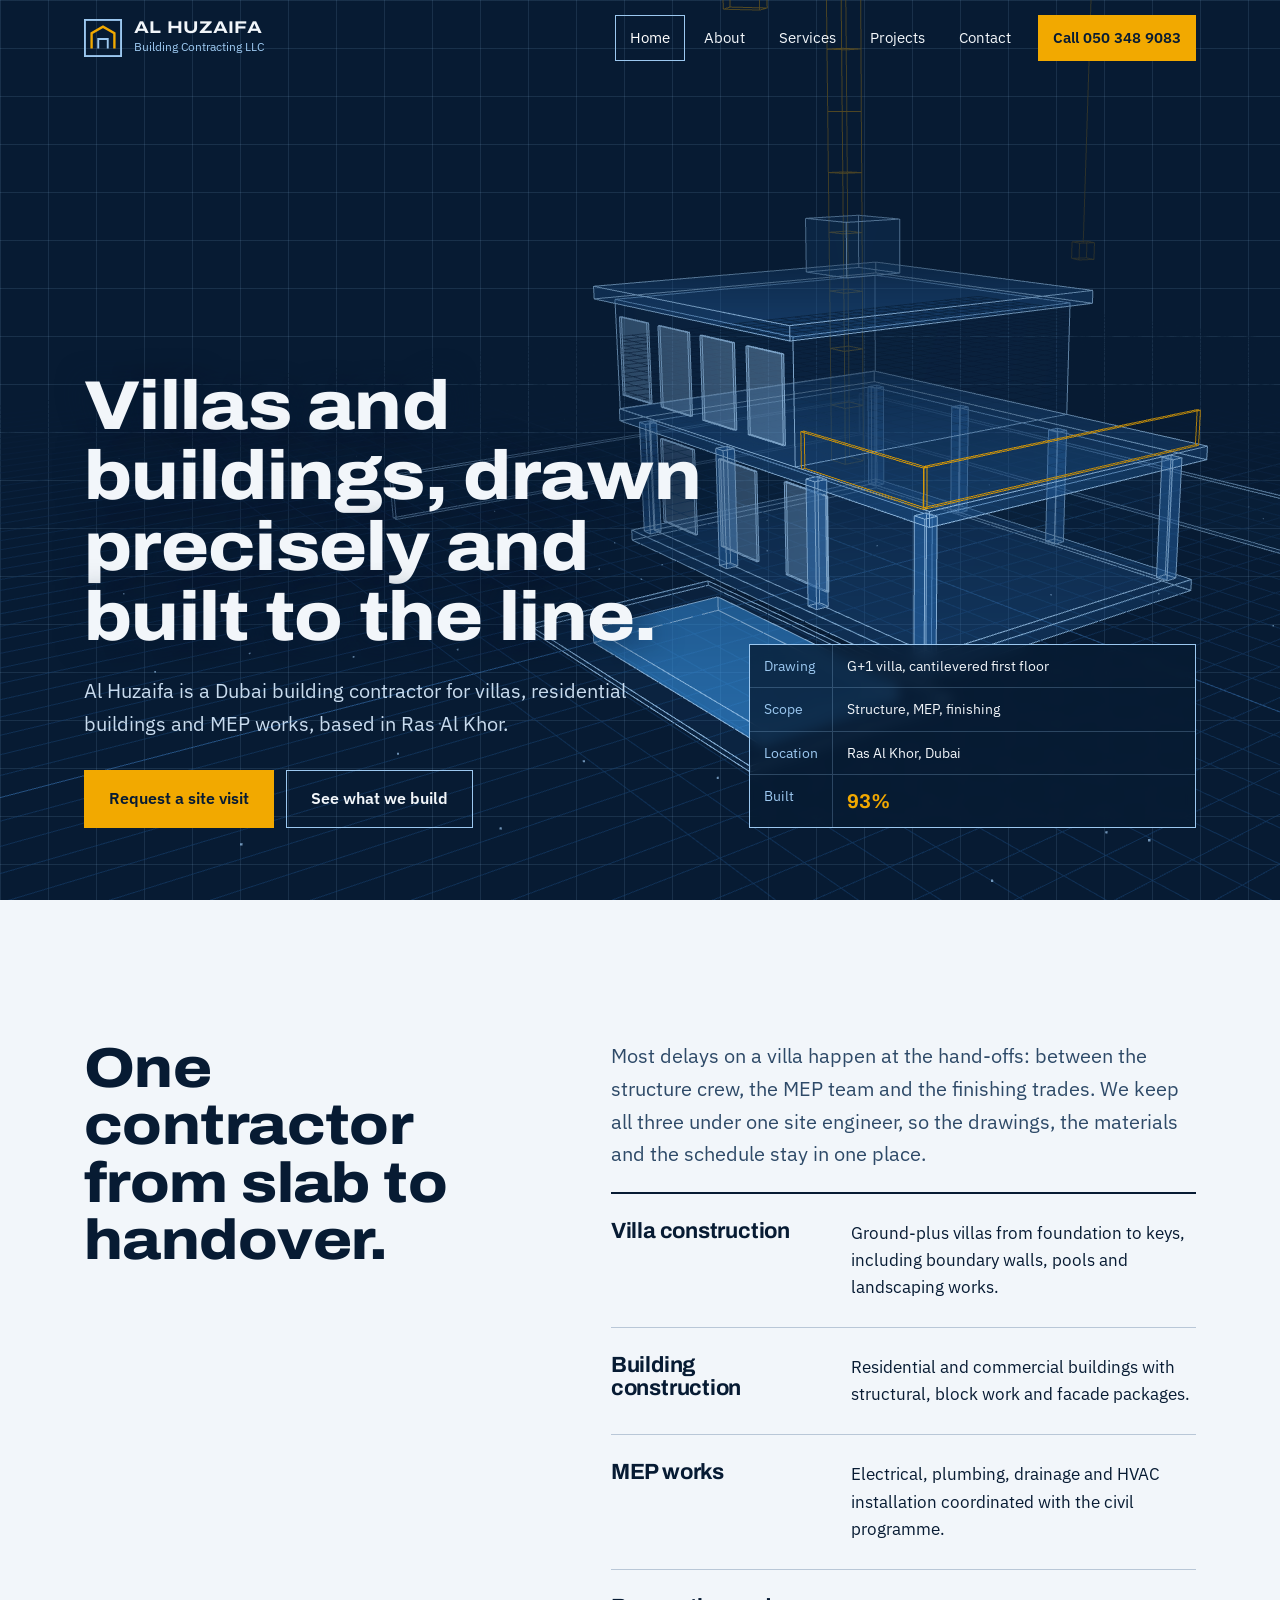
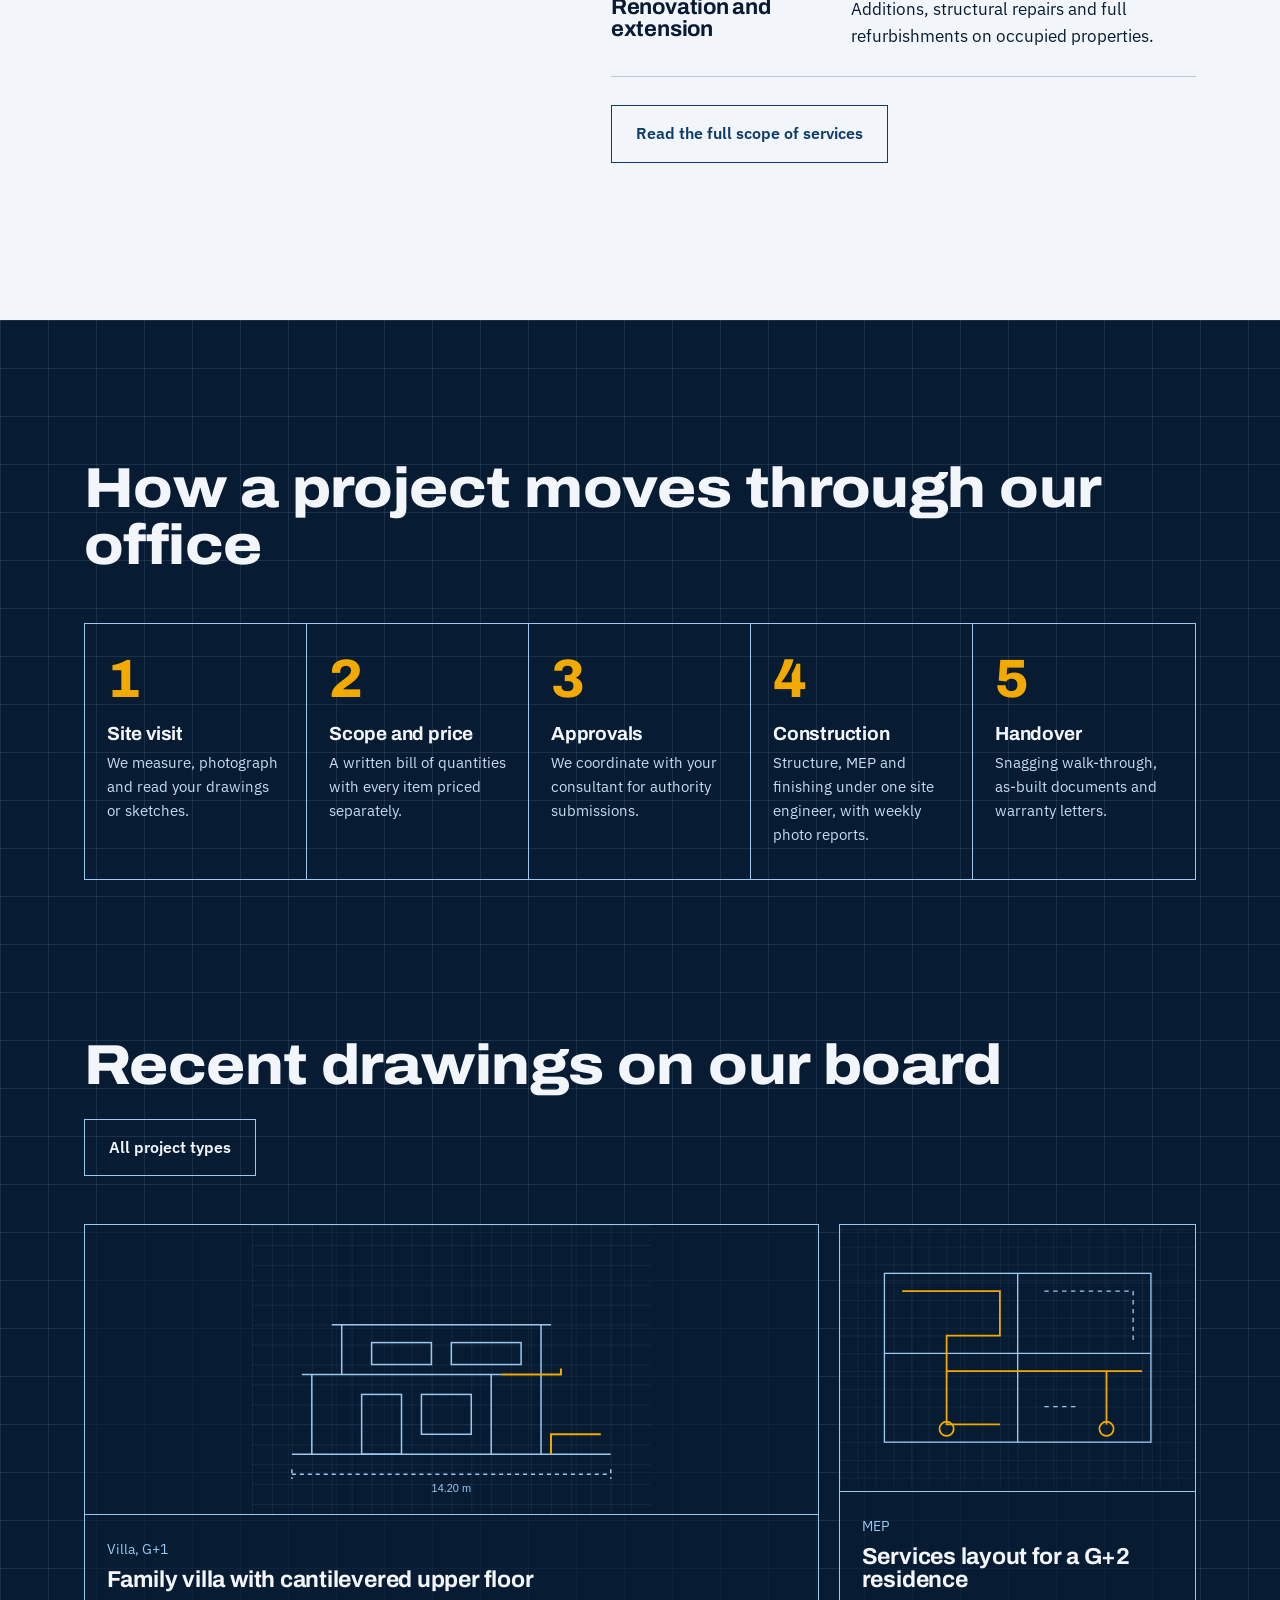
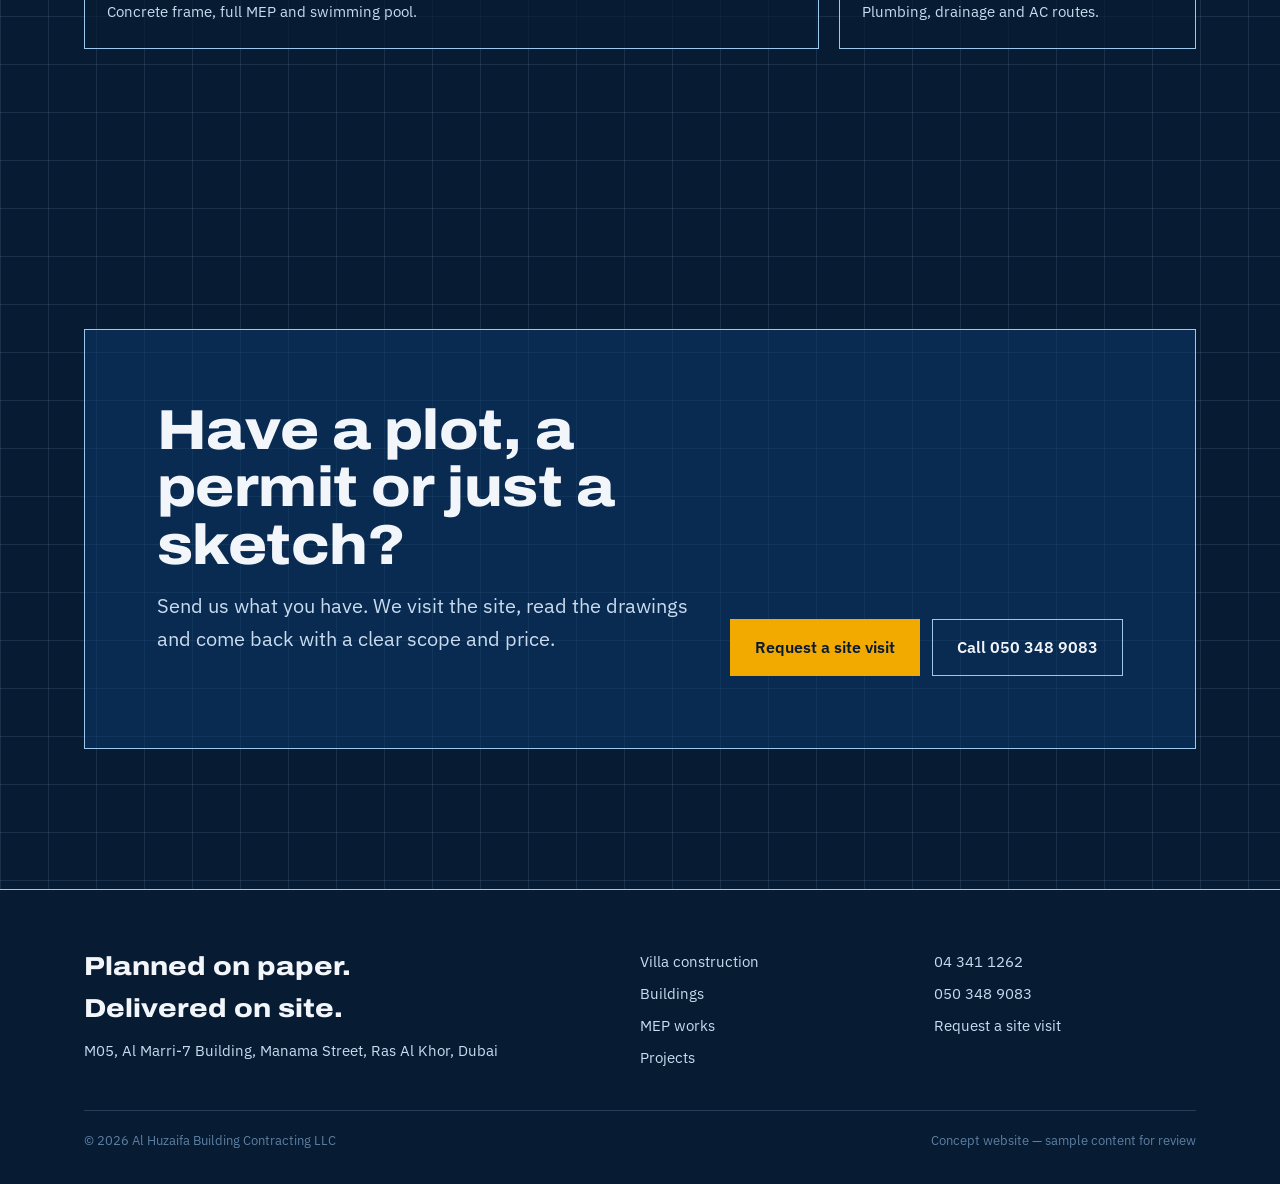
==== index.html @ aa217f8c "Initial commit: add project source, detailed README, and website screenshots" ====
<!doctype html>
<html lang="en">
<head>
<meta charset="utf-8">
<meta name="viewport" content="width=device-width, initial-scale=1, viewport-fit=cover">
<title>Al Huzaifa Building Contracting | Villa and building contractor in Dubai</title>
<meta name="description" content="Dubai building contractor for villas, buildings and MEP works, based in Ras Al Khor.">
<meta name="theme-color" content="#071B33">
<meta property="og:title" content="Al Huzaifa Building Contracting | Villa and building contractor in Dubai">
<meta property="og:description" content="Dubai building contractor for villas, buildings and MEP works, based in Ras Al Khor.">
<link rel="icon" href="favicon.svg" type="image/svg+xml">
<link rel="preconnect" href="https://fonts.googleapis.com">
<link rel="preconnect" href="https://fonts.gstatic.com" crossorigin>
<link href="https://fonts.googleapis.com/css2?family=Archivo:wdth,wght@62..125,400..900&family=IBM+Plex+Sans:wght@400;500;600&display=swap" rel="stylesheet">
<link rel="stylesheet" href="assets/css/style.css">
</head>
<body class="page-index">
<a class="skip" href="#main">Skip to content</a>
<header class="hdr" data-header>
  <div class="wrap">
    <a class="brand" href="index.html" aria-label="Al Huzaifa Building Contracting home">
      <svg viewBox="0 0 40 40" aria-hidden="true"><rect x="1" y="1" width="38" height="38" fill="none" stroke="#9CC8F0" stroke-width="2"/><path d="M8 31V15l12-7 12 7v16" fill="none" stroke="#F2A900" stroke-width="2.5"/><path d="M15 31V21h10v10" fill="none" stroke="#9CC8F0" stroke-width="2"/></svg>
      <span><b>AL HUZAIFA</b><small>Building Contracting LLC</small></span>
    </a>
    <button class="menu-btn" data-menu-toggle aria-expanded="false" aria-controls="site-nav">Menu</button>
    <nav class="nav" id="site-nav" data-menu aria-label="Main"><a href="index.html" aria-current="page">Home</a><a href="about.html">About</a><a href="services.html">Services</a><a href="projects.html">Projects</a><a href="contact.html">Contact</a><a class="call" href="tel:+971503489083">Call 050 348 9083</a></nav>
  </div>
</header>
<main id="main">
<section class="hero">
  <div class="stage"><canvas data-scene="hero" aria-label="A 3D blueprint villa assembling itself next to a tower crane" role="img"></canvas></div>
  <div class="hero-copy"><div class="wrap">
    <div>
      <h1>Villas and buildings, drawn precisely and built to the line.</h1>
      <p class="lede">Al Huzaifa is a Dubai building contractor for villas, residential buildings and MEP works, based in Ras Al Khor.</p>
      <div class="btns"><a class="btn primary" href="contact.html">Request a site visit</a><a class="btn" href="services.html">See what we build</a></div>
    </div>
    <div class="sheet" aria-label="Drawing sheet">
      <dl>
        <dt>Drawing</dt><dd>G+1 villa, cantilevered first floor</dd>
        <dt>Scope</dt><dd>Structure, MEP, finishing</dd>
        <dt>Location</dt><dd>Ras Al Khor, Dubai</dd>
        <div class="row-last" style="display:contents"><dt>Built</dt><dd><b data-build-progress>0%</b></dd></div>
      </dl>
    </div>
  </div></div>
</section>

<section class="sec paper"><div class="wrap split">
  <div><h2>One contractor from slab to handover.</h2></div>
  <div>
    <p class="lede">Most delays on a villa happen at the hand-offs: between the structure crew, the MEP team and the finishing trades. We keep all three under one site engineer, so the drawings, the materials and the schedule stay in one place.</p>
    <ul class="spec">
      <li><h3>Villa construction</h3><p>Ground-plus villas from foundation to keys, including boundary walls, pools and landscaping works.</p></li>
      <li><h3>Building construction</h3><p>Residential and commercial buildings with structural, block work and facade packages.</p></li>
      <li><h3>MEP works</h3><p>Electrical, plumbing, drainage and HVAC installation coordinated with the civil programme.</p></li>
      <li><h3>Renovation and extension</h3><p>Additions, structural repairs and full refurbishments on occupied properties.</p></li>
    </ul>
    <p style="margin-top:28px"><a class="btn" style="border-color:var(--blue);color:var(--blue)" href="services.html">Read the full scope of services</a></p>
  </div>
</div></section>

<section class="sec"><div class="wrap">
  <h2>How a project moves through our office</h2>
  <ol class="steps">
    <li><h3>Site visit</h3><p>We measure, photograph and read your drawings or sketches.</p></li>
    <li><h3>Scope and price</h3><p>A written bill of quantities with every item priced separately.</p></li>
    <li><h3>Approvals</h3><p>We coordinate with your consultant for authority submissions.</p></li>
    <li><h3>Construction</h3><p>Structure, MEP and finishing under one site engineer, with weekly photo reports.</p></li>
    <li><h3>Handover</h3><p>Snagging walk-through, as-built documents and warranty letters.</p></li>
  </ol>
</div></section>

<section class="sec" style="padding-top:0"><div class="wrap">
  <div style="display:flex;justify-content:space-between;align-items:end;gap:24px;flex-wrap:wrap"><h2>Recent drawings on our board</h2><a class="btn" href="projects.html">All project types</a></div>
  <div class="plates">
    <article class="plate wide"><div class="draw"><svg viewBox="0 0 400 290" preserveAspectRatio="xMidYMid meet" aria-hidden="true"><defs><pattern id="gvilla" width="20" height="20" patternUnits="userSpaceOnUse"><path d="M20 0H0V20" fill="none" stroke="rgba(156,200,240,.15)"/></pattern></defs><rect width="400" height="290" fill="url(#gvilla)"/><path stroke="#9CC8F0" fill="none" stroke-width="1.5" d="M40 230h320M60 230V150h180v80M60 150l-10 0h200M90 150V100h200v130M80 100h220"/><rect stroke="#9CC8F0" fill="none" stroke-width="1.5" x="110" y="170" width="40" height="60"/><rect stroke="#9CC8F0" fill="none" stroke-width="1.5" x="170" y="170" width="50" height="40"/><rect stroke="#9CC8F0" fill="none" stroke-width="1.5" x="120" y="118" width="60" height="22"/><rect stroke="#9CC8F0" fill="none" stroke-width="1.5" x="200" y="118" width="70" height="22"/><path stroke="#F2A900" fill="none" stroke-width="2" d="M250 150h60v-6M300 230v-20h50"/><path stroke="#9CC8F0" fill="none" stroke-width="1.5" stroke-dasharray="4 4" d="M40 250h320M40 245v10M360 245v10"/><text x="200" y="268" fill="#9CC8F0" font-size="11" text-anchor="middle" font-family="Arial">14.20 m</text></svg></div><div class="meta"><span>Villa, G+1</span><h3>Family villa with cantilevered upper floor</h3><p>Concrete frame, full MEP and swimming pool.</p></div></article>
    <article class="plate"><div class="draw"><svg viewBox="0 0 400 290" preserveAspectRatio="xMidYMid meet" aria-hidden="true"><defs><pattern id="gmep" width="20" height="20" patternUnits="userSpaceOnUse"><path d="M20 0H0V20" fill="none" stroke="rgba(156,200,240,.15)"/></pattern></defs><rect width="400" height="290" fill="url(#gmep)"/><rect stroke="#9CC8F0" fill="none" stroke-width="1.5" x="50" y="50" width="300" height="190"/><path stroke="#9CC8F0" fill="none" stroke-width="1.5" d="M50 140h300M200 50v190"/><path stroke="#F2A900" fill="none" stroke-width="2" d="M70 70h110v50h-60v40h220M300 160v60M120 120v100h60"/><circle stroke="#F2A900" fill="none" stroke-width="2" cx="300" cy="225" r="8"/><circle stroke="#F2A900" fill="none" stroke-width="2" cx="120" cy="225" r="8"/><path stroke="#9CC8F0" fill="none" stroke-width="1.5" stroke-dasharray="5 5" d="M230 70h100v60M230 200h40"/></svg></div><div class="meta"><span>MEP</span><h3>Services layout for a G+2 residence</h3><p>Plumbing, drainage and AC routes.</p></div></article>
  </div>
</div></section>
<section class="sec"><div class="wrap"><div class="cta">
  <div><h2>Have a plot, a permit or just a sketch?</h2><p class="lede" style="margin-top:16px">Send us what you have. We visit the site, read the drawings and come back with a clear scope and price.</p></div>
  <div class="btns" style="margin:0"><a class="btn primary" href="contact.html">Request a site visit</a><a class="btn" href="tel:+971503489083">Call 050 348 9083</a></div>
</div></div></section>
</main>
<footer class="ftr">
  <div class="wrap">
    <div>
      <p style="font-family:var(--display);font-size:26px;font-weight:800;font-stretch:115%;margin-bottom:10px">Planned on paper.<br>Delivered on site.</p>
      <p style="color:#C9DCEF">M05, Al Marri-7 Building, Manama Street, Ras Al Khor, Dubai</p>
    </div>
    <nav aria-label="Footer"><a href="services.html">Villa construction</a><a href="services.html#buildings">Buildings</a><a href="services.html#mep">MEP works</a><a href="projects.html">Projects</a></nav>
    <nav aria-label="Contact"><a href="tel:+97143411262">04 341 1262</a><a href="tel:+971503489083">050 348 9083</a><a href="contact.html">Request a site visit</a></nav>
    <div class="fine"><span>© <span data-year></span> Al Huzaifa Building Contracting LLC</span><span>Concept website — sample content for review</span></div>
  </div>
</footer>
<script src="assets/js/vendor/three.min.js"></script>
<script src="assets/js/scene.js"></script>
<script src="assets/js/main.js"></script>
</body>
</html>
---- assets/css/style.css ----
/* Al Huzaifa Building Contracting — blueprint identity */
:root{
  --ink:#071B33; --blue:#0E3A6B; --line:#9CC8F0; --paper:#F2F6FA; --amber:#F2A900; --mid:#5D7FA3;
  --grid: rgba(156,200,240,.12);
  --display:'Archivo', 'Arial Narrow', Arial, sans-serif;
  --body:'IBM Plex Sans', 'Segoe UI', Arial, sans-serif;
  --pad: clamp(20px, 5vw, 72px);
  --max: 1240px;
}
*{box-sizing:border-box}
html{scroll-behavior:smooth;-webkit-text-size-adjust:100%}
body{margin:0;background:var(--ink);color:var(--paper);font-family:var(--body);font-size:17px;line-height:1.6;
  background-image:linear-gradient(var(--grid) 1px, transparent 1px),linear-gradient(90deg,var(--grid) 1px, transparent 1px);
  background-size:48px 48px;padding-bottom:env(safe-area-inset-bottom,0px)}
img{max-width:100%;display:block}
a{color:inherit}
:focus-visible{outline:2px solid var(--amber);outline-offset:3px}
.skip{position:absolute;left:-999px;top:0;background:var(--amber);color:var(--ink);padding:10px 16px;z-index:100}
.skip:focus{left:12px;top:12px}
.wrap{max-width:var(--max);margin:0 auto;padding:0 var(--pad)}
h1,h2,h3{font-family:var(--display);font-stretch:112%;font-weight:800;line-height:1.02;letter-spacing:-.01em;margin:0}
h1{font-size:clamp(42px,7.2vw,104px)}
h2{font-size:clamp(32px,4.4vw,60px)}
h3{font-size:clamp(20px,1.8vw,26px);font-stretch:100%;font-weight:700}
p{margin:0 0 1em;max-width:62ch}
.lede{font-size:clamp(18px,1.6vw,21px);color:#C9DCEF}

/* header */
.hdr{position:fixed;inset:0 0 auto;z-index:50;padding-top:env(safe-area-inset-top,0px);transition:background .3s, border-color .3s;border-bottom:1px solid transparent}
.hdr.is-scrolled{background:rgba(7,27,51,.92);backdrop-filter:blur(10px);border-color:rgba(156,200,240,.25)}
.hdr .wrap{display:flex;align-items:center;justify-content:space-between;height:76px}
.brand{display:flex;align-items:center;gap:12px;text-decoration:none}
.brand svg{width:38px;height:38px}
.brand b{font-family:var(--display);font-stretch:120%;font-size:17px;letter-spacing:.01em;line-height:1.05;display:block}
.brand small{display:block;font-size:12px;color:var(--line)}
.nav{display:flex;gap:4px;align-items:center}
.nav a{text-decoration:none;padding:10px 14px;font-size:15px;border:1px solid transparent}
.nav a:hover{border-color:rgba(156,200,240,.4)}
.nav a[aria-current="page"]{border-color:var(--line);color:#fff}
.nav .call{background:var(--amber);color:var(--ink);font-weight:600;margin-left:8px}
.nav .call:hover{border-color:var(--amber);background:#ffc23a}
.menu-btn{display:none;background:none;border:1px solid var(--line);color:var(--paper);height:44px;padding:0 14px;font:inherit;cursor:pointer}
@media (max-width:900px){
  .menu-btn{display:block}
  .nav{position:fixed;inset:76px 0 auto;flex-direction:column;align-items:stretch;background:var(--ink);padding:16px var(--pad) 28px;border-bottom:1px solid var(--line);transform:translateY(-130%);transition:transform .35s ease;margin-top:env(safe-area-inset-top,0px)}
  .nav.is-open{transform:none}
  .nav a{padding:14px 8px;font-size:18px;border-bottom:1px solid rgba(156,200,240,.15)}
  .nav .call{margin:12px 0 0;text-align:center}
}

/* hero */
.hero{position:relative;min-height:100vh;min-height:100svh;display:flex;align-items:flex-end;overflow:hidden}
.stage{position:absolute;inset:0}
.stage canvas{width:100%;height:100%;display:block}
.no-webgl{background:radial-gradient(ellipse at 60% 40%, #164a83, transparent 60%)}
.hero-copy{position:relative;z-index:2;padding-bottom:clamp(40px,8vh,96px);padding-top:120px;width:100%;pointer-events:none}
.hero-copy .wrap{display:grid;grid-template-columns:minmax(0,1.4fr) minmax(0,1fr);gap:40px;align-items:end}
.hero-copy a, .hero-copy button{pointer-events:auto}
.hero h1{text-shadow:0 2px 30px rgba(7,27,51,.8);font-size:clamp(40px,5.4vw,82px);max-width:13ch}
.hero .lede{margin-top:22px}
.sheet{border:1px solid var(--line);background:rgba(7,27,51,.78);backdrop-filter:blur(6px);font-size:14px;pointer-events:auto}
.sheet dl{display:grid;grid-template-columns:auto 1fr;margin:0}
.sheet dt,.sheet dd{margin:0;padding:10px 14px;border-bottom:1px solid rgba(156,200,240,.25)}
.sheet dt{color:var(--line);border-right:1px solid rgba(156,200,240,.25)}
.sheet dd b{color:var(--amber);font-family:var(--display);font-size:20px}
.sheet .row-last dt,.sheet .row-last dd{border-bottom:0}
.btns{display:flex;flex-wrap:wrap;gap:12px;margin-top:30px}
.btn{display:inline-flex;align-items:center;gap:10px;text-decoration:none;padding:15px 24px;font-weight:600;border:1px solid var(--line);background:transparent;color:var(--paper);font-size:16px;cursor:pointer;font-family:var(--body)}
.btn:hover{background:rgba(156,200,240,.12)}
.btn.primary{background:var(--amber);border-color:var(--amber);color:var(--ink)}
.btn.primary:hover{background:#ffc23a}
@media (max-width:900px){ .hero-copy .wrap{grid-template-columns:1fr} }

/* page header (inner pages) */
.phead{position:relative;height:clamp(420px,62vh,620px);display:flex;align-items:flex-end;overflow:hidden;border-bottom:1px solid rgba(156,200,240,.3)}
.phead .wrap{position:relative;z-index:2;padding-bottom:48px;width:100%}
.phead p{margin-top:18px}
.crumb{font-size:14px;color:var(--line);margin-bottom:14px;display:block}

/* sections */
.sec{padding:clamp(72px,11vw,140px) 0}
.sec.paper{background:var(--paper);color:var(--ink)}
.sec.paper .lede{color:#2E4A68}
.split{display:grid;grid-template-columns:minmax(0,1fr) minmax(0,1.3fr);gap:clamp(32px,6vw,96px)}
@media (max-width:860px){ .split{grid-template-columns:1fr} }
.spec{border-top:2px solid currentColor}
.spec li{list-style:none;display:grid;grid-template-columns:minmax(0,1fr) minmax(0,1.6fr);gap:24px;padding:26px 0;border-bottom:1px solid rgba(14,58,107,.25)}
.spec{padding:0;margin:0}
.spec h3{font-size:22px}
.spec p{margin:0}
.dark .spec li{border-color:rgba(156,200,240,.25)}
@media (max-width:640px){ .spec li{grid-template-columns:1fr;gap:8px} }

.steps{counter-reset:s;display:grid;grid-template-columns:repeat(5,minmax(0,1fr));border:1px solid var(--line);margin-top:48px}
.steps li{list-style:none;padding:28px 22px 32px;border-right:1px solid var(--line);position:relative}
.steps li:last-child{border-right:0}
.steps li::before{counter-increment:s;content:counter(s);font-family:var(--display);font-size:54px;font-weight:800;color:var(--amber);display:block;line-height:1;margin-bottom:18px}
.steps h3{font-size:19px;margin-bottom:8px}
.steps p{font-size:15px;color:#C9DCEF;margin:0}
.steps{padding:0}
@media (max-width:980px){ .steps{grid-template-columns:1fr 1fr} .steps li{border-bottom:1px solid var(--line)} }
@media (max-width:560px){ .steps{grid-template-columns:1fr} .steps li{border-right:0} }

/* projects */
.plates{display:grid;grid-template-columns:repeat(12,minmax(0,1fr));gap:20px;margin-top:48px}
.plate{grid-column:span 4;border:1px solid var(--line);background:rgba(7,27,51,.6);display:flex;flex-direction:column}
.plate.wide{grid-column:span 8}
.plate .draw{aspect-ratio:4/3;border-bottom:1px solid var(--line);position:relative;overflow:hidden}
.plate.wide .draw{aspect-ratio:auto;flex:1;min-height:260px}
.plate .draw svg{position:absolute;inset:0;width:100%;height:100%}
.plate .meta{padding:20px 22px 24px}
.plate .meta span{color:var(--line);font-size:14px}
.plate h3{margin:6px 0 8px}
.plate p{font-size:15px;color:#C9DCEF;margin:0}
@media (max-width:900px){ .plate,.plate.wide{grid-column:span 12} }

.cta{border:1px solid var(--line);padding:clamp(32px,6vw,72px);display:grid;grid-template-columns:minmax(0,1.5fr) auto;gap:32px;align-items:end;background:rgba(14,58,107,.55)}
@media (max-width:760px){ .cta{grid-template-columns:1fr} }

/* contact */
.form{display:grid;gap:18px}
.field label{display:block;font-size:14px;color:var(--line);margin-bottom:6px}
.field input,.field select,.field textarea{width:100%;background:rgba(7,27,51,.7);border:1px solid rgba(156,200,240,.5);color:var(--paper);padding:14px;font:inherit;font-size:16px;border-radius:0}
.field textarea{min-height:140px;resize:vertical}
.field input:focus,.field select:focus,.field textarea:focus{border-color:var(--amber);outline:none}
.two{display:grid;grid-template-columns:1fr 1fr;gap:18px}
@media (max-width:560px){ .two{grid-template-columns:1fr} }
.form-status{min-height:1.4em;font-size:15px;margin:0}
.form-status.is-error{color:#ffb4a8}
.form-status.is-ok{color:var(--amber)}
.map{border:1px solid var(--line);width:100%;height:360px;filter:grayscale(.4) contrast(1.05)}
.contact-list{margin:0;padding:0}
.contact-list li{list-style:none;padding:18px 0;border-bottom:1px solid rgba(156,200,240,.25)}
.contact-list b{display:block;color:var(--line);font-weight:400;font-size:14px}
.contact-list a{font-family:var(--display);font-size:24px;font-weight:700;text-decoration:none}
.contact-list a:hover{color:var(--amber)}

/* footer */
.ftr{border-top:1px solid var(--line);padding:56px 0 calc(32px + env(safe-area-inset-bottom,0px));font-size:15px;background:var(--ink)}
.ftr .wrap{display:grid;grid-template-columns:2fr 1fr 1fr;gap:32px}
.ftr nav a{display:block;text-decoration:none;padding:4px 0;color:#C9DCEF}
.ftr nav a:hover{color:var(--amber)}
.ftr .fine{grid-column:1/-1;border-top:1px solid rgba(156,200,240,.2);padding-top:20px;color:var(--mid);font-size:13px;display:flex;justify-content:space-between;flex-wrap:wrap;gap:12px}
@media (max-width:760px){ .ftr .wrap{grid-template-columns:1fr} }

@media (prefers-reduced-motion: reduce){ html{scroll-behavior:auto} *{transition:none!important;animation:none!important} }
@media (max-width:600px){ .hero .sheet{display:none} .hero-copy{background:linear-gradient(180deg,rgba(7,27,51,0),rgba(7,27,51,.75) 30%)} }
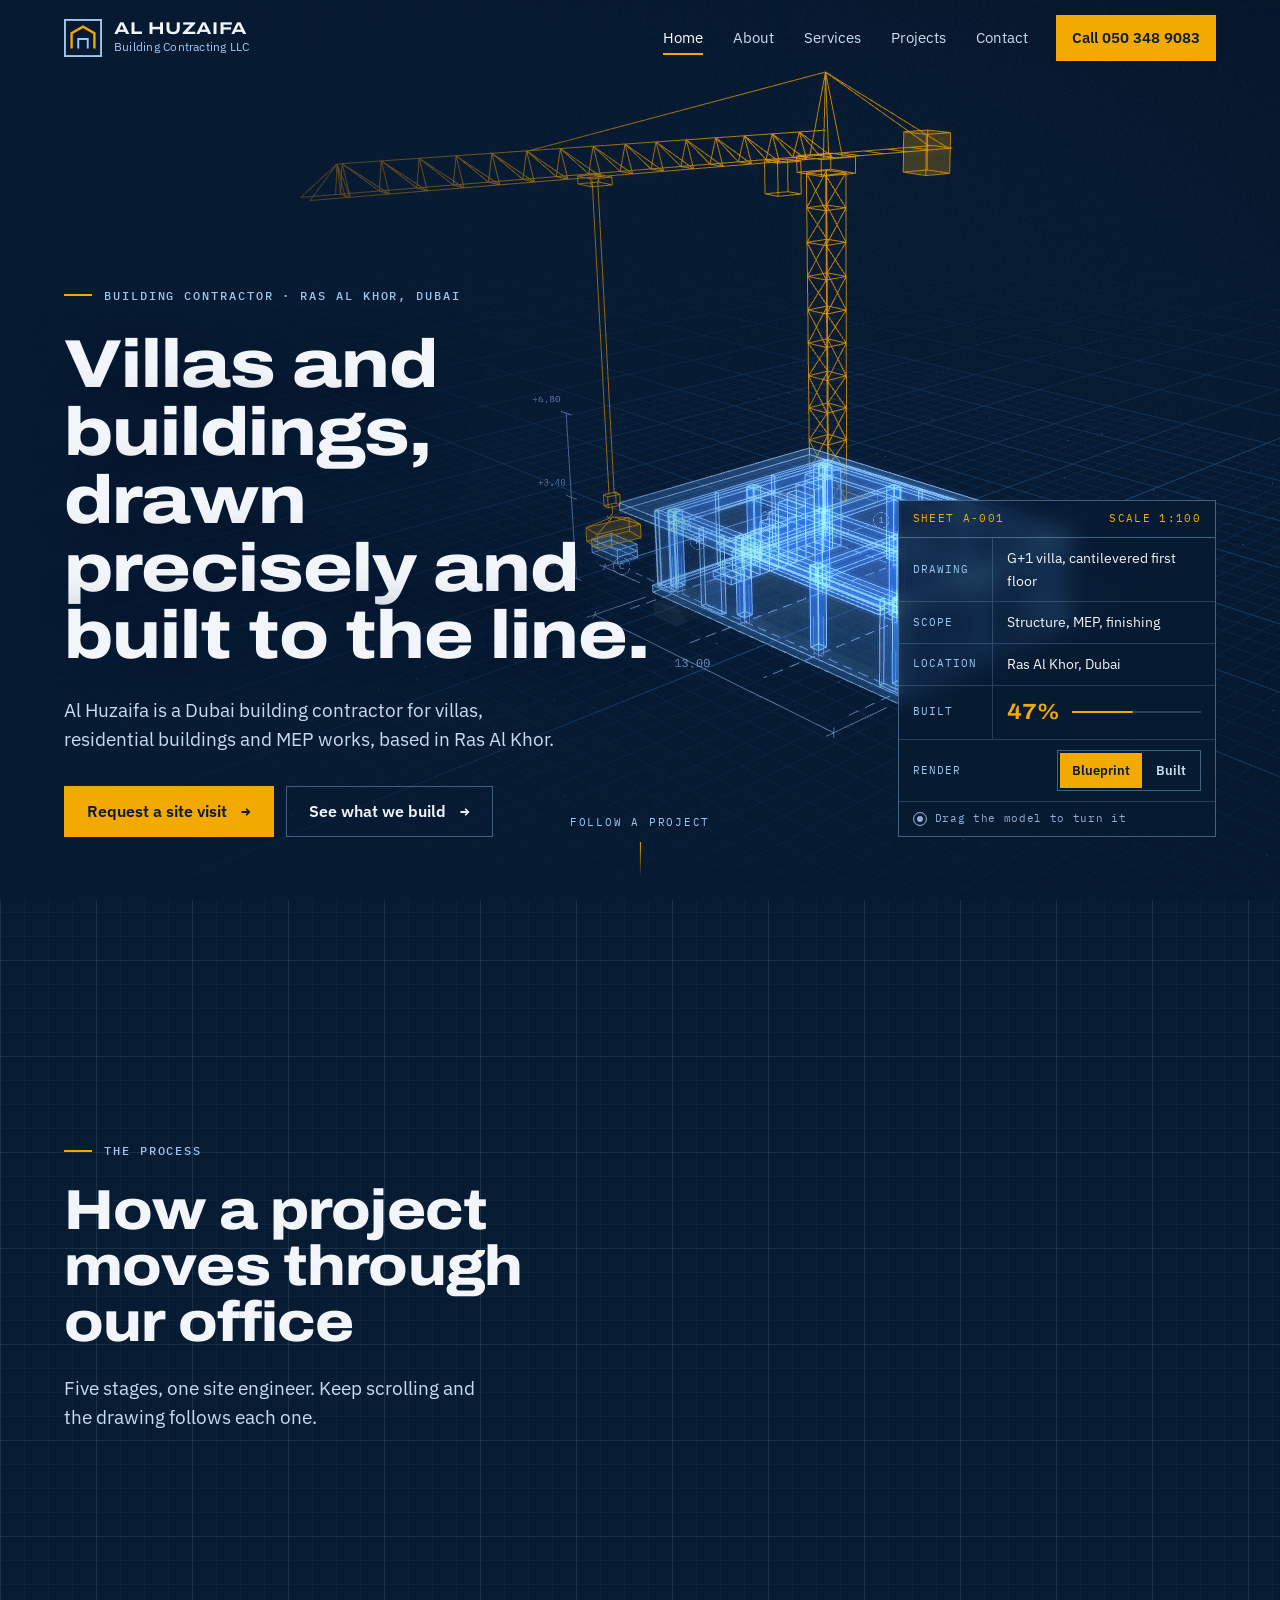
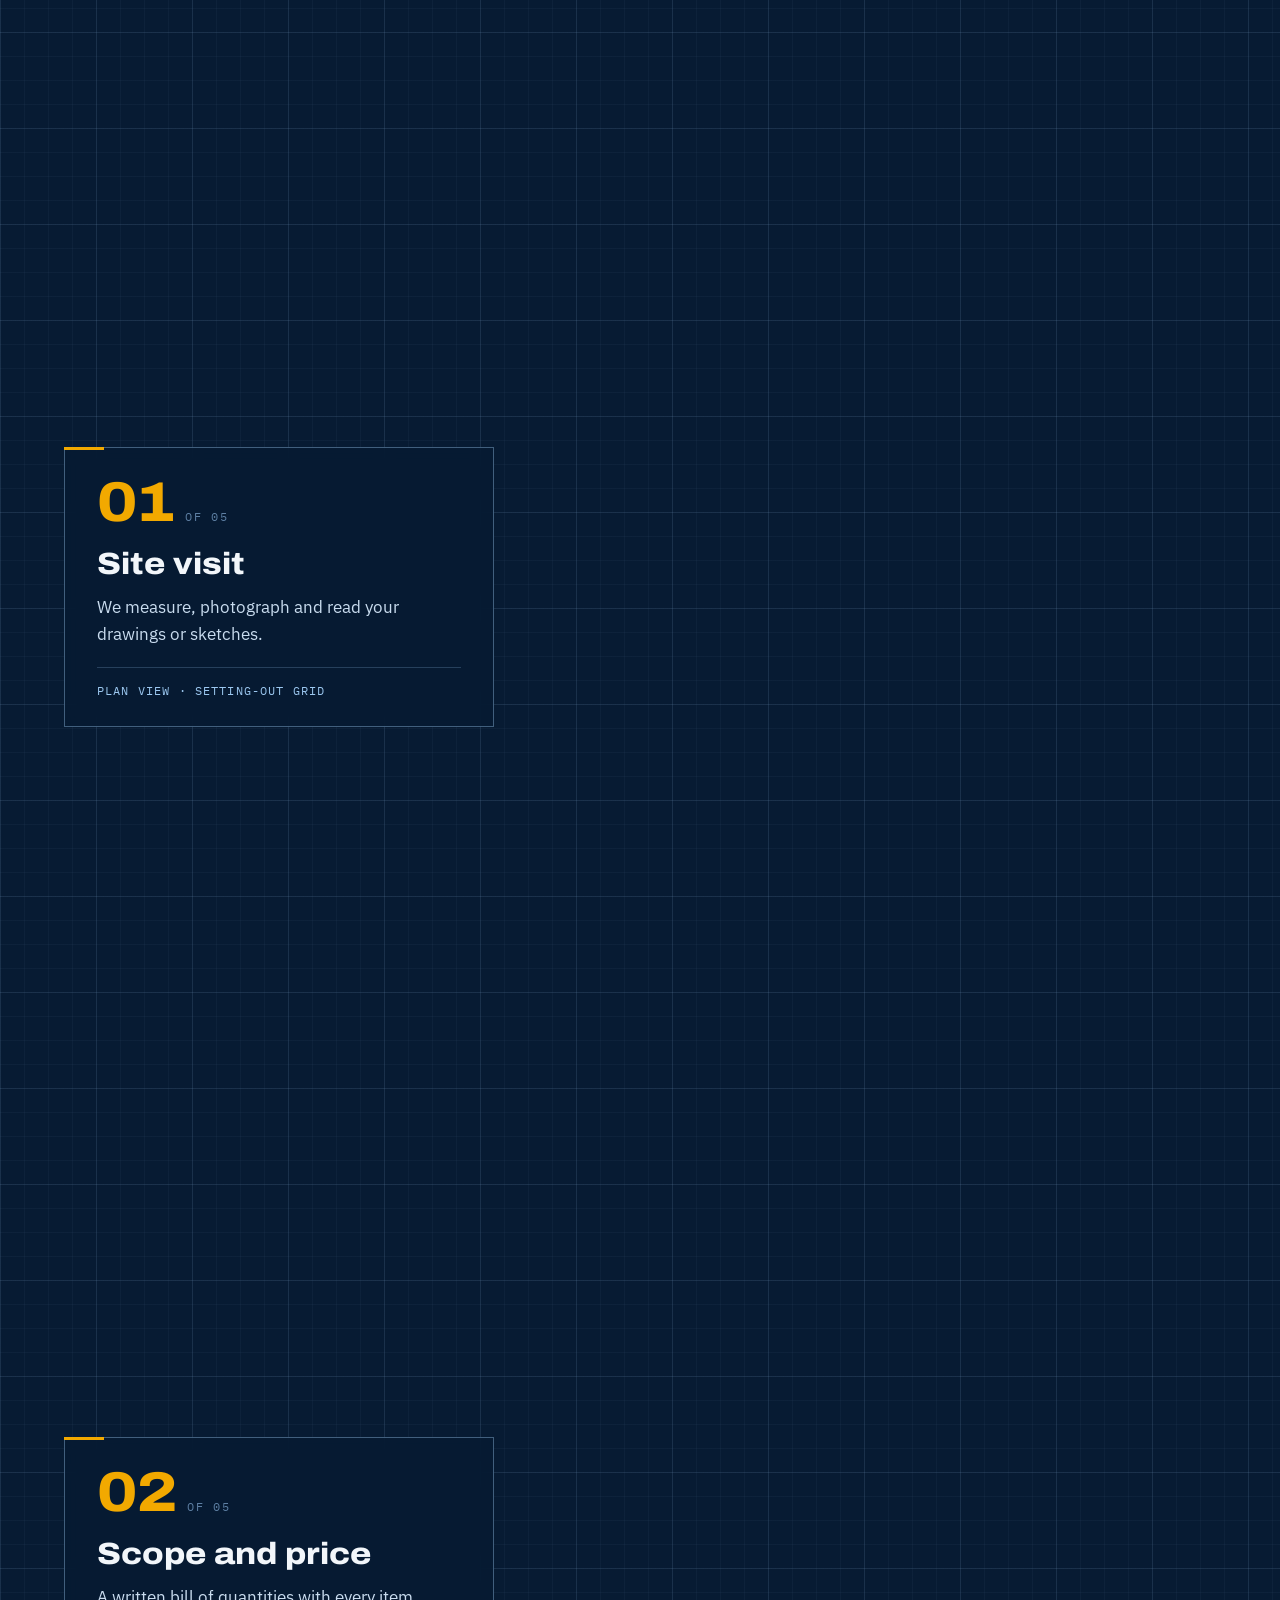
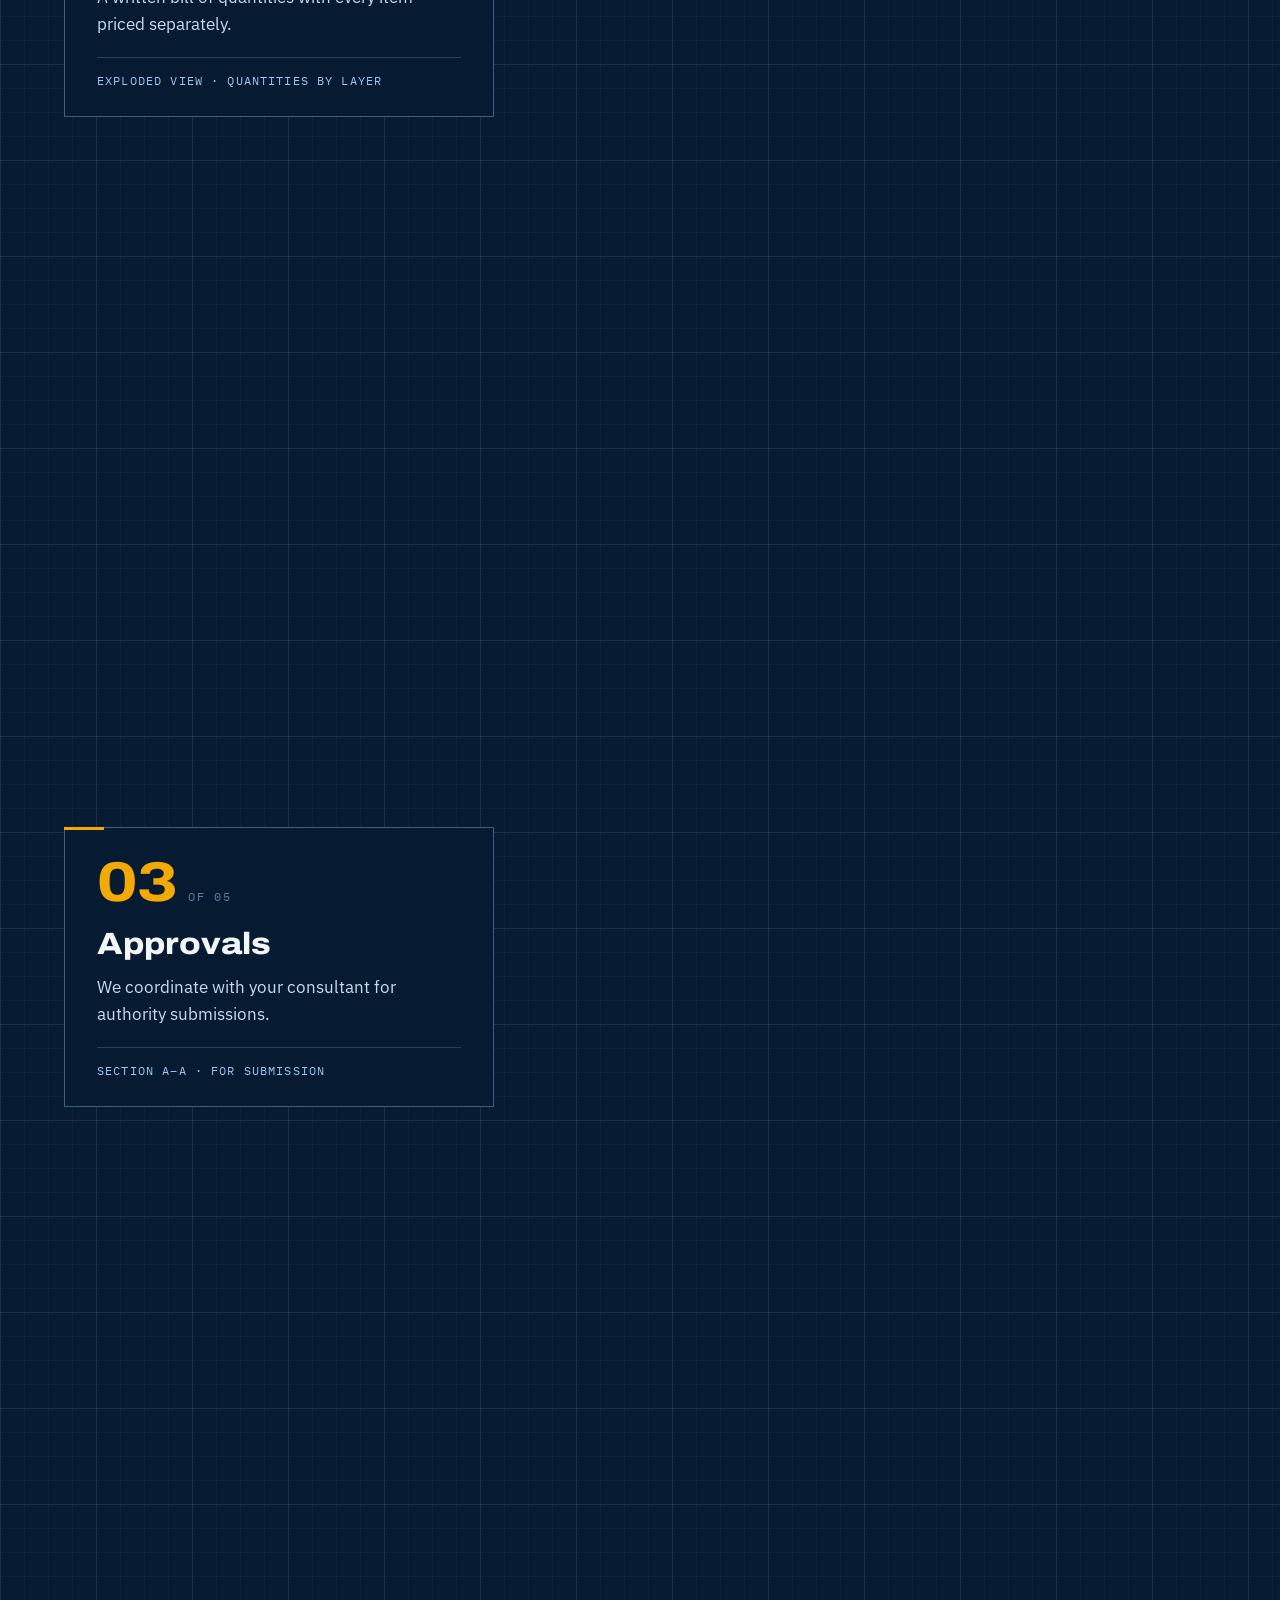
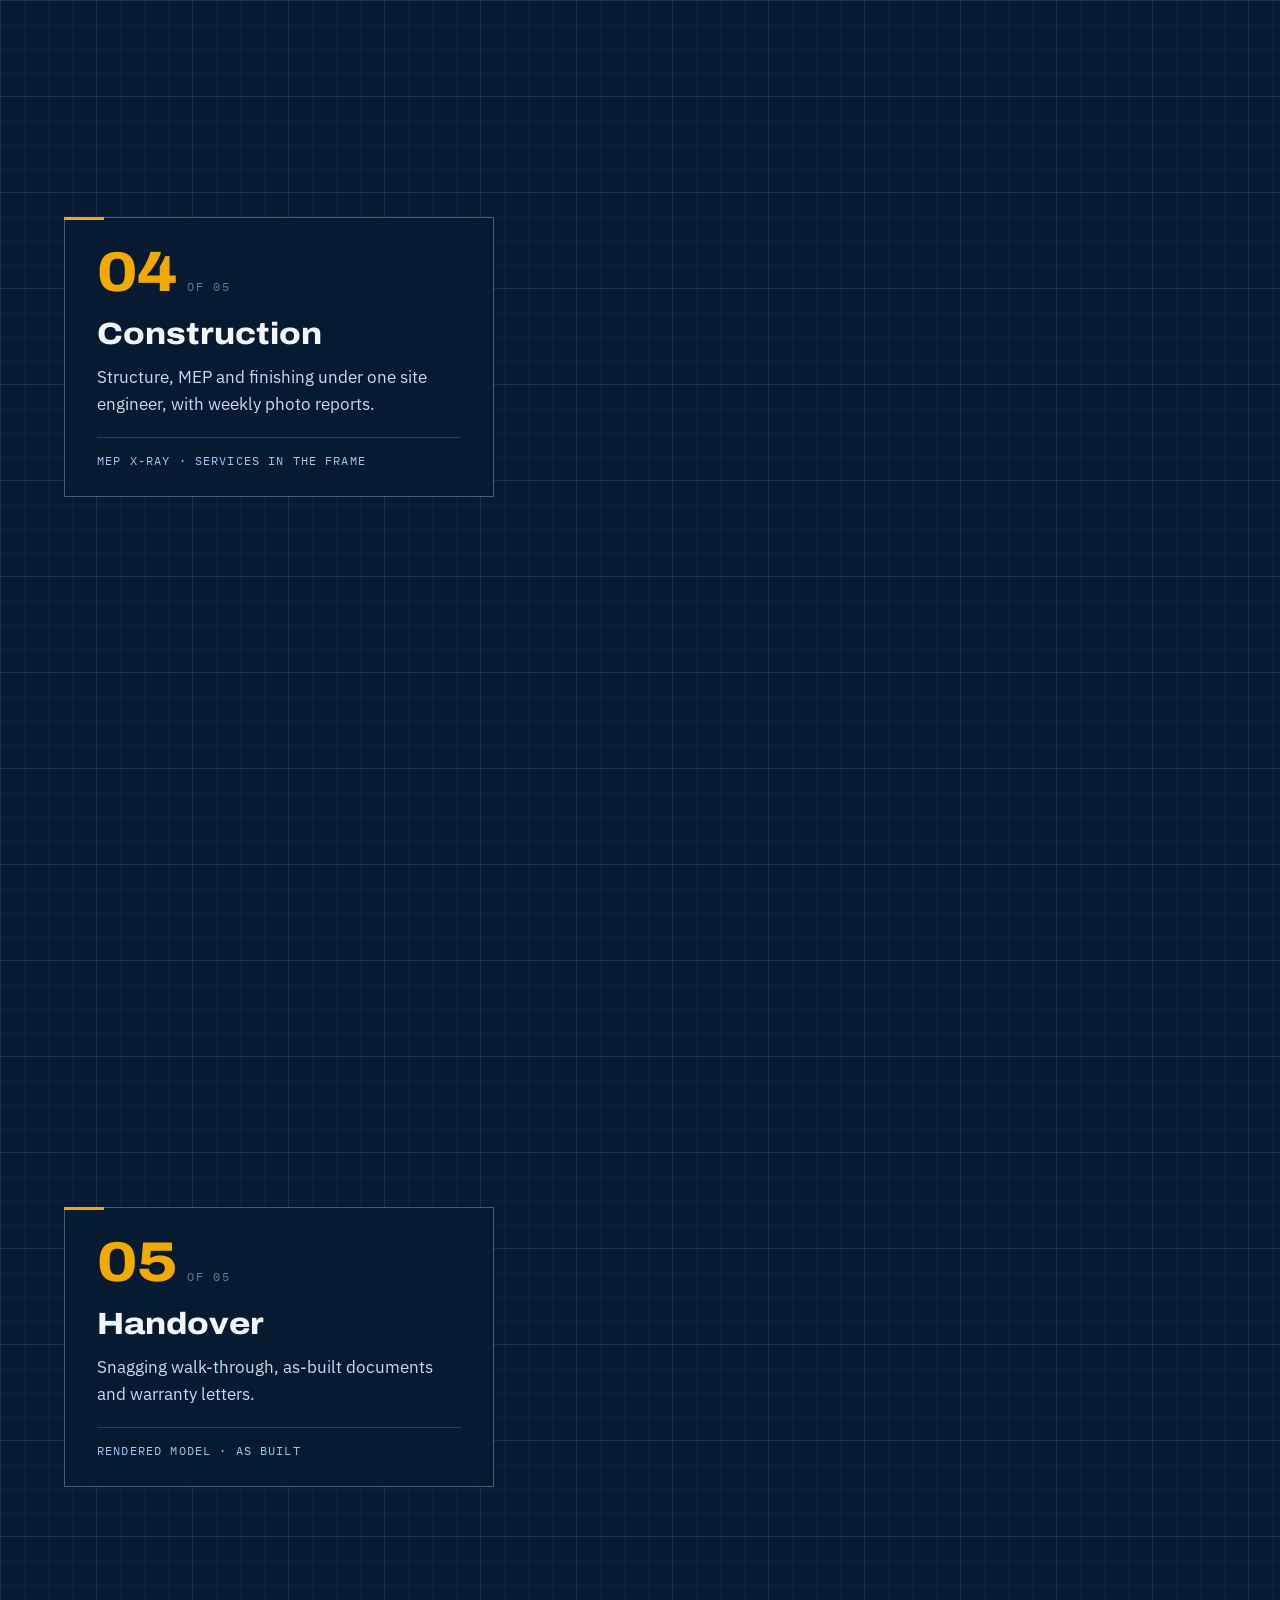
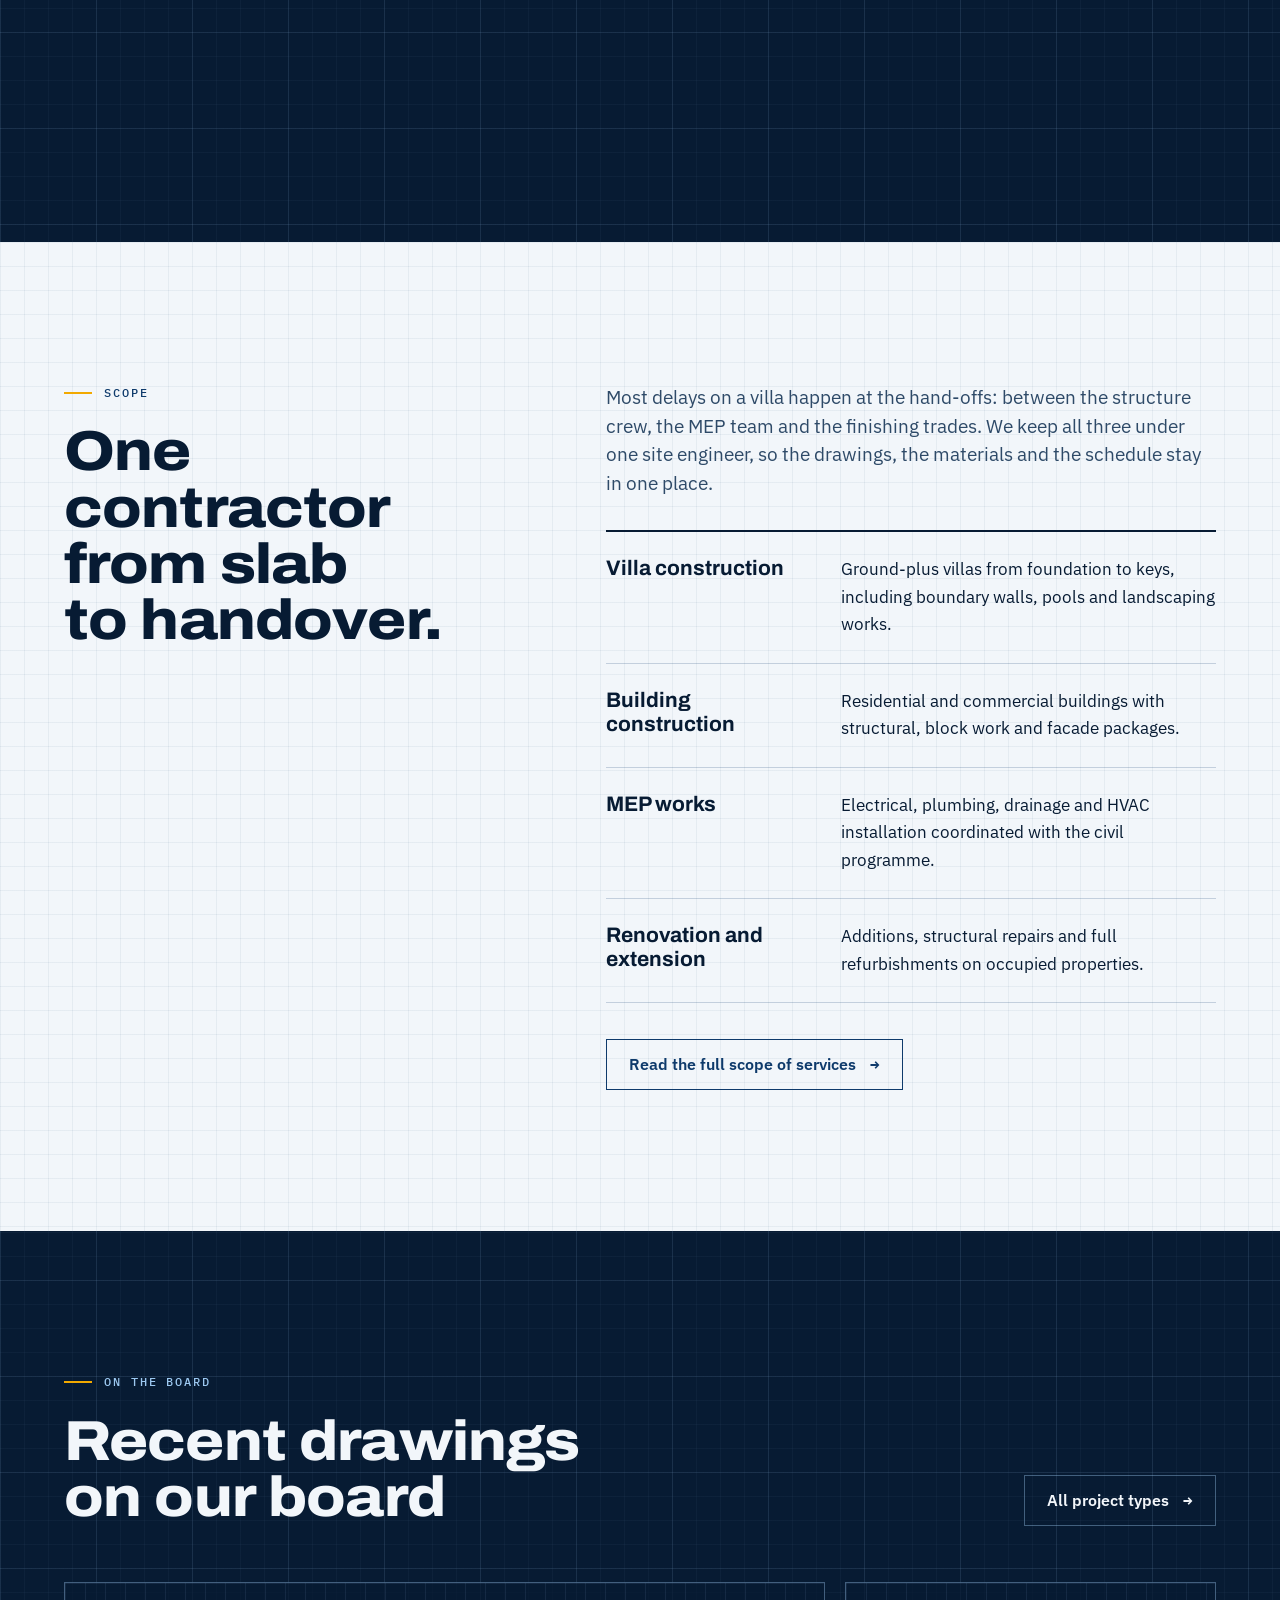
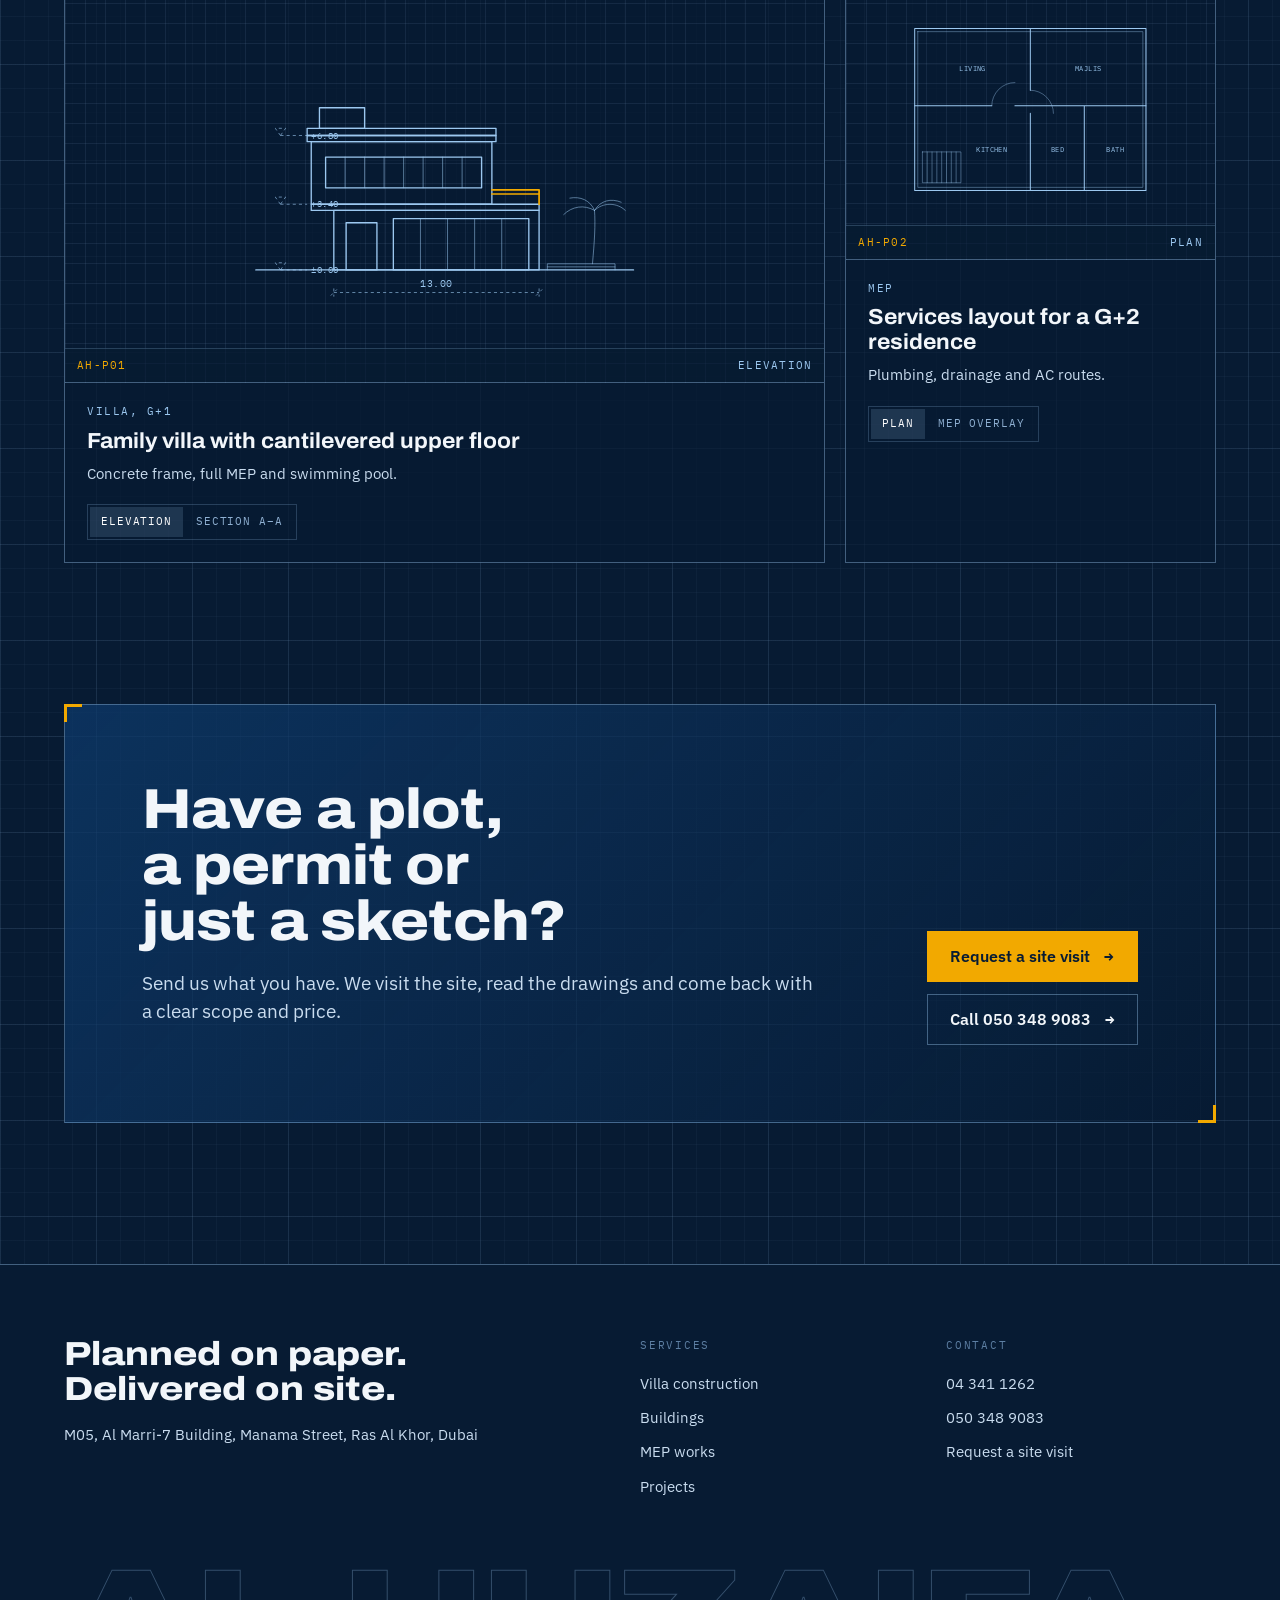
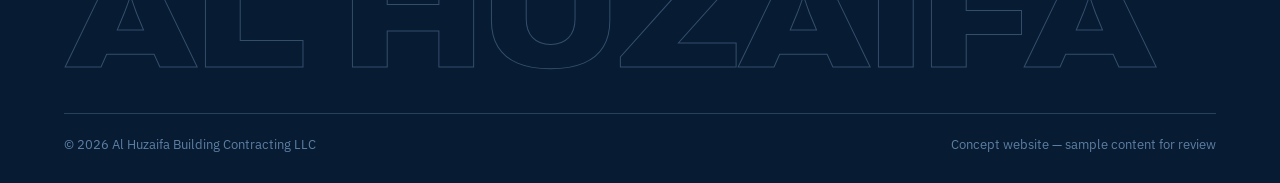
==== commit 575cd154: "refactor: update site layout, assets, and styling for Al Huzaifa Construction website" ====
--- a/index.html
+++ b/index.html
@@ -9,45 +9,84 @@
 <meta property="og:title" content="Al Huzaifa Building Contracting | Villa and building contractor in Dubai">
 <meta property="og:description" content="Dubai building contractor for villas, buildings and MEP works, based in Ras Al Khor.">
 <link rel="icon" href="favicon.svg" type="image/svg+xml">
+<script>(function(d){var c=d.className;try{var s=sessionStorage;if(s.getItem('ah-seen'))c+=' seen';else s.setItem('ah-seen','1');if(s.getItem('ah-nav')){c+=' arrive';s.removeItem('ah-nav')}}catch(e){}try{if(matchMedia('(prefers-reduced-motion: reduce)').matches)c+=' rm'}catch(e){}d.className=c})(document.documentElement)</script>
 <link rel="preconnect" href="https://fonts.googleapis.com">
 <link rel="preconnect" href="https://fonts.gstatic.com" crossorigin>
-<link href="https://fonts.googleapis.com/css2?family=Archivo:wdth,wght@62..125,400..900&family=IBM+Plex+Sans:wght@400;500;600&display=swap" rel="stylesheet">
+<link href="https://fonts.googleapis.com/css2?family=Archivo:wdth,wght@62..125,400..900&amp;family=IBM+Plex+Mono:wght@400;500&amp;family=IBM+Plex+Sans:wght@400;500;600&amp;display=swap" rel="stylesheet">
 <link rel="stylesheet" href="assets/css/style.css">
 </head>
 <body class="page-index">
 <a class="skip" href="#main">Skip to content</a>
+<div class="loader" data-loader aria-hidden="true">
+  <div class="loader-in">
+    <svg viewBox="0 0 240 150"><path pathLength="1" d="M10 132H230"/><path pathLength="1" d="M44 132V96h132v36"/><path pathLength="1" d="M32 96h150v-4H32z"/><path pathLength="1" d="M36 92V52h106v40"/><path pathLength="1" d="M30 52h118v-5H30z"/><path pathLength="1" d="M46 64h86v16H46z"/><path pathLength="1" d="M60 132v-26h18v26M96 106h64v26"/><path class="a" pathLength="1" d="M200 132V20M194 20h44M200 20l-28 6M226 20v34"/></svg>
+    <div class="loader-row"><span>Al Huzaifa</span><span>Plotting sheet A-001</span></div>
+    <div class="loader-bar"><i></i></div>
+  </div>
+</div>
 <header class="hdr" data-header>
   <div class="wrap">
     <a class="brand" href="index.html" aria-label="Al Huzaifa Building Contracting home">
       <svg viewBox="0 0 40 40" aria-hidden="true"><rect x="1" y="1" width="38" height="38" fill="none" stroke="#9CC8F0" stroke-width="2"/><path d="M8 31V15l12-7 12 7v16" fill="none" stroke="#F2A900" stroke-width="2.5"/><path d="M15 31V21h10v10" fill="none" stroke="#9CC8F0" stroke-width="2"/></svg>
       <span><b>AL HUZAIFA</b><small>Building Contracting LLC</small></span>
     </a>
-    <button class="menu-btn" data-menu-toggle aria-expanded="false" aria-controls="site-nav">Menu</button>
+    <button class="menu-btn" data-menu-toggle aria-expanded="false" aria-controls="site-nav"><span>Menu</span><i aria-hidden="true"></i></button>
     <nav class="nav" id="site-nav" data-menu aria-label="Main"><a href="index.html" aria-current="page">Home</a><a href="about.html">About</a><a href="services.html">Services</a><a href="projects.html">Projects</a><a href="contact.html">Contact</a><a class="call" href="tel:+971503489083">Call 050 348 9083</a></nav>
   </div>
 </header>
 <main id="main">
-<section class="hero">
-  <div class="stage"><canvas data-scene="hero" aria-label="A 3D blueprint villa assembling itself next to a tower crane" role="img"></canvas></div>
-  <div class="hero-copy"><div class="wrap">
-    <div>
-      <h1>Villas and buildings, drawn precisely and built to the line.</h1>
-      <p class="lede">Al Huzaifa is a Dubai building contractor for villas, residential buildings and MEP works, based in Ras Al Khor.</p>
-      <div class="btns"><a class="btn primary" href="contact.html">Request a site visit</a><a class="btn" href="services.html">See what we build</a></div>
+<div class="film" data-film>
+  <div class="film-stage stage">
+    <canvas data-scene="hero" aria-label="A 3D blueprint villa assembling itself next to a tower crane" role="img"></canvas>
+    <svg class="fallback" viewBox="0 0 400 300" preserveAspectRatio="xMidYMid meet" aria-hidden="true" focusable="false"><path class="ln" d="M16 250H384" pathLength="1" style="--i:0"/><path class="ln" d="M66 112h184v7h-184z" pathLength="1" style="--i:1"/><path class="ln" d="M66 119h184v6h-184z" pathLength="1" style="--i:2"/><path class="ln" d="M78 92h44v20h-44z" pathLength="1" style="--i:3"/><path class="ln" d="M70 125h176v61h-176z" pathLength="1" style="--i:4"/><path class="ln" d="M70 186h222v6h-222z" pathLength="1" style="--i:5"/><path class="ln" d="M92 192h200v58h-200z" pathLength="1" style="--i:6"/><path class="ln" d="M84 140h152v30h-152z" pathLength="1" style="--i:7"/><path class="ln t" d="M103 140v30M122 140v30M141 140v30M160 140v30M179 140v30M198 140v30M217 140v30" pathLength="1" style="--i:8"/><path class="ln" d="M104 204h30v46h-30z" pathLength="1" style="--i:9"/><path class="ln" d="M150 200h132v50h-132z" pathLength="1" style="--i:10"/><path class="ln t" d="M176.4 200v50M202.8 200v50M229.2 200v50M255.6 200v50" pathLength="1" style="--i:11"/><path class="ln a" d="M246 172h46v14M246 176h46" pathLength="1" style="--i:12"/><path class="ln t" d="M300 250v-6h66v6M300 247h66" pathLength="1" style="--i:13"/><path class="ln t" d="M344 244c2-22 3-38 2-52M346 192c-10-6-22-4-30 4M346 192c8-8 22-8 30 0M346 192c-4-10-14-14-24-12M346 192c6-10 16-12 26-8" pathLength="1" style="--i:14"/><path class="dm" d="M92 272H292M92 268v8M292 268v8M89 275l6 -6M289 275l6 -6"/><text class="tx dmt" x="192" y="267" text-anchor="middle">13.00</text><path class="dm" d="M40 250l-5 -7h10z M40 250h26"/><text class="tx" x="70" y="253" text-anchor="start">±0.00</text><path class="dm" d="M40 186l-5 -7h10z M40 186h26"/><text class="tx" x="70" y="189" text-anchor="start">+3.40</text><path class="dm" d="M40 119l-5 -7h10z M40 119h26"/><text class="tx" x="70" y="122" text-anchor="start">+6.80</text><path class="ln a" d="M30 250V40M38 250V40" pathLength="1" style="--i:15"/><path class="ln a" d="M30 250L38 232.5M30 232.5L38 215M30 215L38 197.5M30 197.5L38 180M30 180L38 162.5M30 162.5L38 145M30 145L38 127.5M30 127.5L38 110M30 110L38 92.5M30 92.5L38 75M30 75L38 57.5M30 57.5L38 40" pathLength="1" style="--i:16"/><path class="ln a" d="M10 40H330M10 34H330M34 40V18L10 34M34 18L330 34" pathLength="1" style="--i:17"/><path class="ln a" d="M250 40V88" pathLength="1" style="--i:18"/><path class="ln a" d="M238 88h24v10h-24z" pathLength="1" style="--i:19"/></svg>
+    <div class="hud" aria-hidden="true">
+      <p class="hud-view"><span>View</span> <b data-hud-num>00</b> <span data-hud-label>Axonometric · live build</span></p>
+      <div class="hud-rail"><span class="hud-track"><i data-hud-bar></i></span><ol><li>01</li><li>02</li><li>03</li><li>04</li><li>05</li></ol></div>
     </div>
-    <div class="sheet" aria-label="Drawing sheet">
-      <dl>
-        <dt>Drawing</dt><dd>G+1 villa, cantilevered first floor</dd>
-        <dt>Scope</dt><dd>Structure, MEP, finishing</dd>
-        <dt>Location</dt><dd>Ras Al Khor, Dubai</dd>
-        <div class="row-last" style="display:contents"><dt>Built</dt><dd><b data-build-progress>0%</b></dd></div>
-      </dl>
+  </div>
+  <section class="hero" aria-labelledby="hero-title">
+    <div class="wrap hero-grid">
+      <div class="hero-copy">
+        <p class="eyebrow">Building contractor · Ras Al Khor, Dubai</p>
+        <h1 id="hero-title">Villas and buildings, drawn precisely and built to the line.</h1>
+        <p class="lede">Al Huzaifa is a Dubai building contractor for villas, residential buildings and MEP works, based in Ras Al Khor.</p>
+        <div class="btns"><a class="btn primary" href="contact.html">Request a site visit</a><a class="btn" href="services.html">See what we build</a></div>
+      </div>
+      <aside class="sheet" aria-label="Drawing sheet">
+        <p class="sheet-h"><span>Sheet A-001</span><span>Scale 1:100</span></p>
+        <dl>
+          <dt>Drawing</dt><dd>G+1 villa, cantilevered first floor</dd>
+          <dt>Scope</dt><dd>Structure, MEP, finishing</dd>
+          <dt>Location</dt><dd>Ras Al Khor, Dubai</dd>
+          <dt class="row-built">Built</dt><dd class="row-built"><b data-build-progress>0%</b><span class="bar" aria-hidden="true"><i data-build-bar></i></span></dd>
+        </dl>
+        <div class="sheet-ctl gl-only">
+          <span class="sheet-k" id="render-lbl">Render</span>
+          <div class="seg" role="group" aria-labelledby="render-lbl"><button type="button" data-render="blueprint" aria-pressed="true">Blueprint</button><button type="button" data-render="built" aria-pressed="false">Built</button></div>
+        </div>
+        <p class="sheet-hint gl-only">Drag the model to turn it</p>
+      </aside>
     </div>
-  </div></div>
-</section>
+    <a class="scroll-cue" href="#story"><span>Follow a project</span><i aria-hidden="true"></i></a>
+  </section>
+  <section class="story" id="story" aria-labelledby="story-title">
+    <div class="wrap story-intro">
+      <p class="eyebrow">The process</p>
+      <h2 id="story-title">How a project moves through our office</h2>
+      <p class="lede">Five stages, one site engineer.<span class="gl-story"> Keep scrolling and the drawing follows each one.</span></p>
+    </div>
+    <ol class="chapters">
+      <li class="chapter" data-chapter="1" data-view="Plan view · setting-out grid"><div class="wrap"><article class="ch-card"><p class="ch-n"><span>01</span><span class="ch-of">of 05</span></p><h3>Site visit</h3><p>We measure, photograph and read your drawings or sketches.</p><p class="ch-view">Plan view · setting-out grid</p></article></div></li>
+      <li class="chapter" data-chapter="2" data-view="Exploded view · quantities by layer"><div class="wrap"><article class="ch-card"><p class="ch-n"><span>02</span><span class="ch-of">of 05</span></p><h3>Scope and price</h3><p>A written bill of quantities with every item priced separately.</p><p class="ch-view">Exploded view · quantities by layer</p></article></div></li>
+      <li class="chapter" data-chapter="3" data-view="Section A–A · for submission"><div class="wrap"><article class="ch-card"><p class="ch-n"><span>03</span><span class="ch-of">of 05</span></p><h3>Approvals</h3><p>We coordinate with your consultant for authority submissions.</p><p class="ch-view">Section A–A · for submission</p></article></div></li>
+      <li class="chapter" data-chapter="4" data-view="MEP x-ray · services in the frame"><div class="wrap"><article class="ch-card"><p class="ch-n"><span>04</span><span class="ch-of">of 05</span></p><h3>Construction</h3><p>Structure, MEP and finishing under one site engineer, with weekly photo reports.</p><p class="ch-view">MEP x-ray · services in the frame</p></article></div></li>
+      <li class="chapter" data-chapter="5" data-view="Rendered model · as built"><div class="wrap"><article class="ch-card"><p class="ch-n"><span>05</span><span class="ch-of">of 05</span></p><h3>Handover</h3><p>Snagging walk-through, as-built documents and warranty letters.</p><p class="ch-view">Rendered model · as built</p></article></div></li>
+    </ol>
+  </section>
+</div>
 
-<section class="sec paper"><div class="wrap split">
-  <div><h2>One contractor from slab to handover.</h2></div>
+<section class="sec paper sec-scope"><div class="wrap split">
+  <div class="split-h"><p class="eyebrow ink">Scope</p><h2>One contractor from slab to handover.</h2></div>
   <div>
     <p class="lede">Most delays on a villa happen at the hand-offs: between the structure crew, the MEP team and the finishing trades. We keep all three under one site engineer, so the drawings, the materials and the schedule stay in one place.</p>
     <ul class="spec">
@@ -56,41 +95,51 @@
       <li><h3>MEP works</h3><p>Electrical, plumbing, drainage and HVAC installation coordinated with the civil programme.</p></li>
       <li><h3>Renovation and extension</h3><p>Additions, structural repairs and full refurbishments on occupied properties.</p></li>
     </ul>
-    <p style="margin-top:28px"><a class="btn" style="border-color:var(--blue);color:var(--blue)" href="services.html">Read the full scope of services</a></p>
+    <p class="after-spec"><a class="btn ink" href="services.html">Read the full scope of services</a></p>
   </div>
 </div></section>
 
 <section class="sec"><div class="wrap">
-  <h2>How a project moves through our office</h2>
-  <ol class="steps">
-    <li><h3>Site visit</h3><p>We measure, photograph and read your drawings or sketches.</p></li>
-    <li><h3>Scope and price</h3><p>A written bill of quantities with every item priced separately.</p></li>
-    <li><h3>Approvals</h3><p>We coordinate with your consultant for authority submissions.</p></li>
-    <li><h3>Construction</h3><p>Structure, MEP and finishing under one site engineer, with weekly photo reports.</p></li>
-    <li><h3>Handover</h3><p>Snagging walk-through, as-built documents and warranty letters.</p></li>
-  </ol>
-</div></section>
-
-<section class="sec" style="padding-top:0"><div class="wrap">
-  <div style="display:flex;justify-content:space-between;align-items:end;gap:24px;flex-wrap:wrap"><h2>Recent drawings on our board</h2><a class="btn" href="projects.html">All project types</a></div>
+  <div class="sec-head"><div><p class="eyebrow">On the board</p><h2>Recent drawings on our board</h2></div><a class="btn" href="projects.html">All project types</a></div>
   <div class="plates">
-    <article class="plate wide"><div class="draw"><svg viewBox="0 0 400 290" preserveAspectRatio="xMidYMid meet" aria-hidden="true"><defs><pattern id="gvilla" width="20" height="20" patternUnits="userSpaceOnUse"><path d="M20 0H0V20" fill="none" stroke="rgba(156,200,240,.15)"/></pattern></defs><rect width="400" height="290" fill="url(#gvilla)"/><path stroke="#9CC8F0" fill="none" stroke-width="1.5" d="M40 230h320M60 230V150h180v80M60 150l-10 0h200M90 150V100h200v130M80 100h220"/><rect stroke="#9CC8F0" fill="none" stroke-width="1.5" x="110" y="170" width="40" height="60"/><rect stroke="#9CC8F0" fill="none" stroke-width="1.5" x="170" y="170" width="50" height="40"/><rect stroke="#9CC8F0" fill="none" stroke-width="1.5" x="120" y="118" width="60" height="22"/><rect stroke="#9CC8F0" fill="none" stroke-width="1.5" x="200" y="118" width="70" height="22"/><path stroke="#F2A900" fill="none" stroke-width="2" d="M250 150h60v-6M300 230v-20h50"/><path stroke="#9CC8F0" fill="none" stroke-width="1.5" stroke-dasharray="4 4" d="M40 250h320M40 245v10M360 245v10"/><text x="200" y="268" fill="#9CC8F0" font-size="11" text-anchor="middle" font-family="Arial">14.20 m</text></svg></div><div class="meta"><span>Villa, G+1</span><h3>Family villa with cantilevered upper floor</h3><p>Concrete frame, full MEP and swimming pool.</p></div></article>
-    <article class="plate"><div class="draw"><svg viewBox="0 0 400 290" preserveAspectRatio="xMidYMid meet" aria-hidden="true"><defs><pattern id="gmep" width="20" height="20" patternUnits="userSpaceOnUse"><path d="M20 0H0V20" fill="none" stroke="rgba(156,200,240,.15)"/></pattern></defs><rect width="400" height="290" fill="url(#gmep)"/><rect stroke="#9CC8F0" fill="none" stroke-width="1.5" x="50" y="50" width="300" height="190"/><path stroke="#9CC8F0" fill="none" stroke-width="1.5" d="M50 140h300M200 50v190"/><path stroke="#F2A900" fill="none" stroke-width="2" d="M70 70h110v50h-60v40h220M300 160v60M120 120v100h60"/><circle stroke="#F2A900" fill="none" stroke-width="2" cx="300" cy="225" r="8"/><circle stroke="#F2A900" fill="none" stroke-width="2" cx="120" cy="225" r="8"/><path stroke="#9CC8F0" fill="none" stroke-width="1.5" stroke-dasharray="5 5" d="M230 70h100v60M230 200h40"/></svg></div><div class="meta"><span>MEP</span><h3>Services layout for a G+2 residence</h3><p>Plumbing, drainage and AC routes.</p></div></article>
+<article class="plate wide" data-cat="villa">
+  <div class="draw"><svg class="layer-a" viewBox="0 0 400 300" preserveAspectRatio="xMidYMid meet" aria-hidden="true" focusable="false"><path class="ln" d="M16 250H384" pathLength="1" style="--i:0"/><path class="ln" d="M66 112h184v7h-184z" pathLength="1" style="--i:1"/><path class="ln" d="M66 119h184v6h-184z" pathLength="1" style="--i:2"/><path class="ln" d="M78 92h44v20h-44z" pathLength="1" style="--i:3"/><path class="ln" d="M70 125h176v61h-176z" pathLength="1" style="--i:4"/><path class="ln" d="M70 186h222v6h-222z" pathLength="1" style="--i:5"/><path class="ln" d="M92 192h200v58h-200z" pathLength="1" style="--i:6"/><path class="ln" d="M84 140h152v30h-152z" pathLength="1" style="--i:7"/><path class="ln t" d="M103 140v30M122 140v30M141 140v30M160 140v30M179 140v30M198 140v30M217 140v30" pathLength="1" style="--i:8"/><path class="ln" d="M104 204h30v46h-30z" pathLength="1" style="--i:9"/><path class="ln" d="M150 200h132v50h-132z" pathLength="1" style="--i:10"/><path class="ln t" d="M176.4 200v50M202.8 200v50M229.2 200v50M255.6 200v50" pathLength="1" style="--i:11"/><path class="ln a" d="M246 172h46v14M246 176h46" pathLength="1" style="--i:12"/><path class="ln t" d="M300 250v-6h66v6M300 247h66" pathLength="1" style="--i:13"/><path class="ln t" d="M344 244c2-22 3-38 2-52M346 192c-10-6-22-4-30 4M346 192c8-8 22-8 30 0M346 192c-4-10-14-14-24-12M346 192c6-10 16-12 26-8" pathLength="1" style="--i:14"/><path class="dm" d="M92 272H292M92 268v8M292 268v8M89 275l6 -6M289 275l6 -6"/><text class="tx dmt" x="192" y="267" text-anchor="middle">13.00</text><path class="dm" d="M40 250l-5 -7h10z M40 250h26"/><text class="tx" x="70" y="253" text-anchor="start">±0.00</text><path class="dm" d="M40 186l-5 -7h10z M40 186h26"/><text class="tx" x="70" y="189" text-anchor="start">+3.40</text><path class="dm" d="M40 119l-5 -7h10z M40 119h26"/><text class="tx" x="70" y="122" text-anchor="start">+6.80</text></svg><svg class="layer-b" viewBox="0 0 400 300" preserveAspectRatio="xMidYMid meet" aria-hidden="true" focusable="false"><rect class="gnd" x="16" y="250" width="368" height="22"/><path class="ln" d="M16 250H384" pathLength="1" style="--i:0"/><path class="ln" d="M88 254h24v10h-24z" pathLength="1" style="--i:1"/><path class="ln" d="M100 250v4" pathLength="1" style="--i:2"/><path class="ln" d="M178 254h24v10h-24z" pathLength="1" style="--i:3"/><path class="ln" d="M190 250v4" pathLength="1" style="--i:4"/><path class="ln" d="M268 254h24v10h-24z" pathLength="1" style="--i:5"/><path class="ln" d="M280 250v4" pathLength="1" style="--i:6"/><rect class="pc" x="66" y="119" width="184" height="6"/><path class="ln" d="M66 119h184v6h-184z" pathLength="1" style="--i:7"/><rect class="pc" x="70" y="186" width="222" height="6"/><path class="ln" d="M70 186h222v6h-222z" pathLength="1" style="--i:8"/><rect class="pc" x="92" y="246" width="200" height="4"/><rect class="pc" x="92" y="192" width="5" height="54"/><rect class="pc" x="287" y="192" width="5" height="54"/><rect class="pc" x="70" y="125" width="5" height="61"/><rect class="pc" x="241" y="125" width="5" height="61"/><path class="ln t" d="M92 192h200v58h-200z" pathLength="1" style="--i:9"/><path class="ln t" d="M70 125h176v61h-176z" pathLength="1" style="--i:10"/><path class="ln" d="M108 246h6v-6h6v-6h6v-6h6v-6h6v-6h6v-6h6v-6h6v-6h6v-6h40" pathLength="1" style="--i:11"/><path class="ln t" d="M108 246L168 192" pathLength="1" style="--i:12"/><text class="tx" x="215" y="228" text-anchor="middle">LIVING</text><text class="tx" x="160" y="162" text-anchor="middle">BEDROOM</text><text class="tx" x="124" y="106" text-anchor="middle">ROOF</text><path class="ln a" d="M118 194h150v7h-150z" pathLength="1" style="--i:13"/><path class="ln a" d="M264 119V250M270 125V246" pathLength="1" style="--i:14"/><path class="ln a" d="M150 107h20v12h-20z" pathLength="1" style="--i:15"/><path class="ln a" d="M178 107h20v12h-20z" pathLength="1" style="--i:16"/><path class="ln a" d="M264 250v10H352" pathLength="1" style="--i:17"/><path class="ln a" d="M352 254h16v12h-16z" pathLength="1" style="--i:18"/><path class="ln a" d="M118 131h110" pathLength="1" style="--i:19"/><text class="tx a" x="372" y="238" text-anchor="end">A–A</text></svg><span class="scan" aria-hidden="true"></span>
+    <div class="tb" aria-hidden="true"><span>AH-P01</span><span data-view-label>Elevation</span></div>
+  </div>
+  <div class="meta">
+    <p class="cat">Villa, G+1</p>
+    <h3>Family villa with cantilevered upper floor</h3>
+    <p>Concrete frame, full MEP and swimming pool.</p>
+    <div class="plate-tabs" role="group" aria-label="Drawing view for family villa with cantilevered upper floor"><button type="button" data-plate-view="a" aria-pressed="true">Elevation</button><button type="button" data-plate-view="b" aria-pressed="false">Section A–A</button></div>
+  </div>
+</article>
+<article class="plate" data-cat="mep">
+  <div class="draw"><svg class="layer-a" viewBox="0 0 400 300" preserveAspectRatio="xMidYMid meet" aria-hidden="true" focusable="false"><path class="ln" d="M50 40h300v210h-300z" pathLength="1" style="--i:0"/><path class="ln t" d="M54 44h292v202h-292z" pathLength="1" style="--i:1"/><path class="ln" d="M200 40v80M200 150v100M50 140h100M180 140h170M270 140v110" pathLength="1" style="--i:2"/><path class="ln t" d="M150 140a30 30 0 0 1 30 -30M200 120a30 30 0 0 1 30 30" pathLength="1" style="--i:3"/><path class="ln t" d="M60 200h50v40h-50z" pathLength="1" style="--i:4"/><path class="ln t" d="M66.25 200v40M72.5 200v40M78.75 200v40M85 200v40M91.25 200v40M97.5 200v40M103.75 200v40" pathLength="1" style="--i:5"/><text class="tx" x="125" y="95" text-anchor="middle">LIVING</text><text class="tx" x="275" y="95" text-anchor="middle">MAJLIS</text><text class="tx" x="150" y="200" text-anchor="middle">KITCHEN</text><text class="tx" x="235" y="200" text-anchor="middle">BED</text><text class="tx" x="310" y="200" text-anchor="middle">BATH</text></svg><svg class="layer-b" viewBox="0 0 400 300" preserveAspectRatio="xMidYMid meet" aria-hidden="true" focusable="false"><path class="ln t" d="M50 40h300v210h-300z" pathLength="1" style="--i:0"/><path class="ln t" d="M200 40v80M200 150v100M50 140h100M180 140h170M270 140v110" pathLength="1" style="--i:1"/><path class="ln a" d="M70 62h120v40h-60v38" pathLength="1" style="--i:2"/><path class="ln a" d="M130 140v60h140v-30h60" pathLength="1" style="--i:3"/><path class="ln a" d="M330 170v52M330 222h-40" pathLength="1" style="--i:4"/><path class="dm a" d="M300 230h-80v18M160 230v18"/><path class="ln a" d="M324 226a6 6 0 1 0 12 0a6 6 0 1 0 -12 0" pathLength="1" style="--i:5"/><path class="ln a" d="M284 222a6 6 0 1 0 12 0a6 6 0 1 0 -12 0" pathLength="1" style="--i:6"/><path class="ln a" d="M154 232a6 6 0 1 0 12 0a6 6 0 1 0 -12 0" pathLength="1" style="--i:7"/><path class="ln a" d="M124 204a6 6 0 1 0 12 0a6 6 0 1 0 -12 0" pathLength="1" style="--i:8"/><path class="ln" d="M214 52h120v12h-120z" pathLength="1" style="--i:9"/><path class="ln" d="M240 64v30M300 64v30" pathLength="1" style="--i:10"/><path class="ln" d="M232 94h16v8h-16z" pathLength="1" style="--i:11"/><path class="ln" d="M292 94h16v8h-16z" pathLength="1" style="--i:12"/><path class="ln a" d="M62 268h18" pathLength="1" style="--i:13"/><text class="tx" x="86" y="271" text-anchor="start">SUPPLY</text><path class="dm a" d="M150 268h18"/><text class="tx" x="174" y="271" text-anchor="start">DRAIN</text><path class="ln" d="M232 268h18" pathLength="1" style="--i:14"/><text class="tx" x="256" y="271" text-anchor="start">DUCT</text></svg><span class="scan" aria-hidden="true"></span>
+    <div class="tb" aria-hidden="true"><span>AH-P02</span><span data-view-label>Plan</span></div>
+  </div>
+  <div class="meta">
+    <p class="cat">MEP</p>
+    <h3>Services layout for a G+2 residence</h3>
+    <p>Plumbing, drainage and AC routes.</p>
+    <div class="plate-tabs" role="group" aria-label="Drawing view for services layout for a g+2 residence"><button type="button" data-plate-view="a" aria-pressed="true">Plan</button><button type="button" data-plate-view="b" aria-pressed="false">MEP overlay</button></div>
+  </div>
+</article>
   </div>
 </div></section>
-<section class="sec"><div class="wrap"><div class="cta">
-  <div><h2>Have a plot, a permit or just a sketch?</h2><p class="lede" style="margin-top:16px">Send us what you have. We visit the site, read the drawings and come back with a clear scope and price.</p></div>
-  <div class="btns" style="margin:0"><a class="btn primary" href="contact.html">Request a site visit</a><a class="btn" href="tel:+971503489083">Call 050 348 9083</a></div>
+<section class="sec sec-cta"><div class="wrap"><div class="cta">
+  <div class="cta-copy"><h2>Have a plot, a permit or just a sketch?</h2><p class="lede">Send us what you have. We visit the site, read the drawings and come back with a clear scope and price.</p></div>
+  <div class="btns"><a class="btn primary" href="contact.html">Request a site visit</a><a class="btn" href="tel:+971503489083">Call 050 348 9083</a></div>
 </div></div></section>
 </main>
 <footer class="ftr">
   <div class="wrap">
-    <div>
-      <p style="font-family:var(--display);font-size:26px;font-weight:800;font-stretch:115%;margin-bottom:10px">Planned on paper.<br>Delivered on site.</p>
-      <p style="color:#C9DCEF">M05, Al Marri-7 Building, Manama Street, Ras Al Khor, Dubai</p>
+    <div class="ftr-brand">
+      <p class="ftr-tag">Planned on paper.<br>Delivered on site.</p>
+      <p class="ftr-addr">M05, Al Marri-7 Building, Manama Street, Ras Al Khor, Dubai</p>
     </div>
-    <nav aria-label="Footer"><a href="services.html">Villa construction</a><a href="services.html#buildings">Buildings</a><a href="services.html#mep">MEP works</a><a href="projects.html">Projects</a></nav>
-    <nav aria-label="Contact"><a href="tel:+97143411262">04 341 1262</a><a href="tel:+971503489083">050 348 9083</a><a href="contact.html">Request a site visit</a></nav>
+    <nav aria-label="Footer"><p class="ftr-h">Services</p><a href="services.html">Villa construction</a><a href="services.html#buildings">Buildings</a><a href="services.html#mep">MEP works</a><a href="projects.html">Projects</a></nav>
+    <nav aria-label="Contact"><p class="ftr-h">Contact</p><a href="tel:+97143411262">04 341 1262</a><a href="tel:+971503489083">050 348 9083</a><a href="contact.html">Request a site visit</a></nav>
+    <p class="ftr-mark" aria-hidden="true">AL HUZAIFA</p>
     <div class="fine"><span>© <span data-year></span> Al Huzaifa Building Contracting LLC</span><span>Concept website — sample content for review</span></div>
   </div>
 </footer>
--- a/assets/css/style.css
+++ b/assets/css/style.css
@@ -1,147 +1,478 @@
-/* Al Huzaifa Building Contracting — blueprint identity */
+/* Al Huzaifa Building Contracting — blueprint identity
+   navy grid paper · cyan technical line · construction amber */
 :root{
-  --ink:#071B33; --blue:#0E3A6B; --line:#9CC8F0; --paper:#F2F6FA; --amber:#F2A900; --mid:#5D7FA3;
-  --grid: rgba(156,200,240,.12);
-  --display:'Archivo', 'Arial Narrow', Arial, sans-serif;
-  --body:'IBM Plex Sans', 'Segoe UI', Arial, sans-serif;
-  --pad: clamp(20px, 5vw, 72px);
-  --max: 1240px;
-}
-*{box-sizing:border-box}
-html{scroll-behavior:smooth;-webkit-text-size-adjust:100%}
-body{margin:0;background:var(--ink);color:var(--paper);font-family:var(--body);font-size:17px;line-height:1.6;
-  background-image:linear-gradient(var(--grid) 1px, transparent 1px),linear-gradient(90deg,var(--grid) 1px, transparent 1px);
-  background-size:48px 48px;padding-bottom:env(safe-area-inset-bottom,0px)}
-img{max-width:100%;display:block}
+  --ink:#071B33; --ink-2:#0A2240; --ink-3:#0D2A4E; --blue:#0E3A6B; --line:#9CC8F0; --paper:#F2F6FA; --paper-2:#E3ECF5;
+  --amber:#F2A900; --amber-2:#FFC23A; --mid:#5D7FA3; --soft:#C9DCEF; --mute:#8FB0D2;
+  --hair:rgba(156,200,240,.22); --hair-2:rgba(156,200,240,.4); --ink-hair:rgba(14,58,107,.2);
+  --grid:rgba(156,200,240,.09); --grid-fine:rgba(156,200,240,.04);
+  --display:'Archivo','Arial Narrow',Arial,sans-serif;
+  --body:'IBM Plex Sans','Segoe UI',Arial,sans-serif;
+  --mono:'IBM Plex Mono',ui-monospace,Menlo,Consolas,monospace;
+  --pad:clamp(20px,5vw,72px);
+  --max:1320px;
+  --hdr:76px;
+  --ease:cubic-bezier(.2,.75,.15,1);
+  --ease-io:cubic-bezier(.75,0,.2,1);
+}
+*,*::before,*::after{box-sizing:border-box}
+html{scroll-behavior:smooth;-webkit-text-size-adjust:100%;overflow-x:clip}
+body{margin:0;background-color:var(--ink);color:var(--paper);font-family:var(--body);font-size:17px;line-height:1.62;overflow-x:clip;
+  background-image:linear-gradient(var(--grid) 1px,transparent 1px),linear-gradient(90deg,var(--grid) 1px,transparent 1px),linear-gradient(var(--grid-fine) 1px,transparent 1px),linear-gradient(90deg,var(--grid-fine) 1px,transparent 1px);
+  background-size:96px 96px,96px 96px,24px 24px,24px 24px;-webkit-font-smoothing:antialiased}
+img,svg{max-width:100%}
 a{color:inherit}
+button{font:inherit;color:inherit}
 :focus-visible{outline:2px solid var(--amber);outline-offset:3px}
-.skip{position:absolute;left:-999px;top:0;background:var(--amber);color:var(--ink);padding:10px 16px;z-index:100}
+::selection{background:var(--amber);color:var(--ink)}
+.skip{position:fixed;left:-999px;top:0;background:var(--amber);color:var(--ink);padding:10px 16px;z-index:300;font-weight:600}
 .skip:focus{left:12px;top:12px}
 .wrap{max-width:var(--max);margin:0 auto;padding:0 var(--pad)}
-h1,h2,h3{font-family:var(--display);font-stretch:112%;font-weight:800;line-height:1.02;letter-spacing:-.01em;margin:0}
-h1{font-size:clamp(42px,7.2vw,104px)}
-h2{font-size:clamp(32px,4.4vw,60px)}
-h3{font-size:clamp(20px,1.8vw,26px);font-stretch:100%;font-weight:700}
+
+/* type */
+h1,h2,h3{font-family:var(--display);font-weight:800;line-height:1;letter-spacing:-.015em;margin:0;font-stretch:112%}
+h1{font-size:clamp(40px,6.6vw,100px);font-stretch:118%}
+h2{font-size:clamp(32px,4.4vw,64px);text-wrap:balance}
+h3{font-size:clamp(20px,1.7vw,24px);font-stretch:100%;font-weight:700;letter-spacing:0;line-height:1.15}
 p{margin:0 0 1em;max-width:62ch}
-.lede{font-size:clamp(18px,1.6vw,21px);color:#C9DCEF}
-
-/* header */
-.hdr{position:fixed;inset:0 0 auto;z-index:50;padding-top:env(safe-area-inset-top,0px);transition:background .3s, border-color .3s;border-bottom:1px solid transparent}
-.hdr.is-scrolled{background:rgba(7,27,51,.92);backdrop-filter:blur(10px);border-color:rgba(156,200,240,.25)}
-.hdr .wrap{display:flex;align-items:center;justify-content:space-between;height:76px}
-.brand{display:flex;align-items:center;gap:12px;text-decoration:none}
-.brand svg{width:38px;height:38px}
-.brand b{font-family:var(--display);font-stretch:120%;font-size:17px;letter-spacing:.01em;line-height:1.05;display:block}
-.brand small{display:block;font-size:12px;color:var(--line)}
-.nav{display:flex;gap:4px;align-items:center}
-.nav a{text-decoration:none;padding:10px 14px;font-size:15px;border:1px solid transparent}
-.nav a:hover{border-color:rgba(156,200,240,.4)}
-.nav a[aria-current="page"]{border-color:var(--line);color:#fff}
-.nav .call{background:var(--amber);color:var(--ink);font-weight:600;margin-left:8px}
-.nav .call:hover{border-color:var(--amber);background:#ffc23a}
-.menu-btn{display:none;background:none;border:1px solid var(--line);color:var(--paper);height:44px;padding:0 14px;font:inherit;cursor:pointer}
+.lede{font-size:clamp(18px,1.5vw,21px);line-height:1.5;color:var(--soft)}
+.eyebrow{display:flex;align-items:center;gap:12px;font-family:var(--mono);font-size:12px;font-weight:500;letter-spacing:.16em;text-transform:uppercase;color:var(--line);margin:0 0 22px}
+.eyebrow::before{content:"";width:28px;height:2px;background:var(--amber);flex:none}
+.eyebrow.ink{color:var(--blue)}
+
+/* buttons */
+.btns{display:flex;flex-wrap:wrap;gap:12px;margin-top:32px}
+.btn{position:relative;display:inline-flex;align-items:center;gap:14px;text-decoration:none;padding:15px 22px;font-weight:600;font-size:16px;line-height:1.2;border:1px solid var(--hair-2);background:transparent;color:var(--paper);cursor:pointer;overflow:hidden;isolation:isolate;transition:border-color .3s,color .3s}
+.btn::before{content:"";position:absolute;inset:0;background:rgba(156,200,240,.14);transform:scaleX(0);transform-origin:left;transition:transform .45s var(--ease);z-index:-1}
+.btn::after{content:"\2192";font-family:var(--mono);transition:transform .35s var(--ease)}
+.btn:hover{border-color:var(--line)}
+.btn:hover::before{transform:scaleX(1)}
+.btn:hover::after{transform:translateX(4px)}
+.btn.primary{background:var(--amber);border-color:var(--amber);color:var(--ink)}
+.btn.primary::before{background:var(--amber-2)}
+.btn.ink{border-color:var(--blue);color:var(--blue)}
+.btn.ink::before{background:rgba(14,58,107,.08)}
+
+/* ---------- loader (first visit only, pure CSS timing, skippable) ---------- */
+.loader{position:fixed;inset:0;z-index:250;display:grid;place-items:center;background:var(--ink);
+  background-image:linear-gradient(var(--grid) 1px,transparent 1px),linear-gradient(90deg,var(--grid) 1px,transparent 1px);background-size:48px 48px;
+  animation:loaderOut .4s var(--ease-io) 1s forwards;cursor:pointer}
+.loader-in{width:min(300px,70vw)}
+.loader svg{width:100%;display:block;overflow:visible}
+.loader path{fill:none;stroke:var(--line);stroke-width:1.6;stroke-linecap:round;stroke-dasharray:1;stroke-dashoffset:1;animation:plot .8s var(--ease) forwards}
+.loader path:nth-child(2){animation-delay:.08s}.loader path:nth-child(3){animation-delay:.16s}.loader path:nth-child(4){animation-delay:.24s}
+.loader path:nth-child(5){animation-delay:.32s}.loader path:nth-child(6){animation-delay:.4s}.loader path:nth-child(7){animation-delay:.46s}
+.loader path.a{stroke:var(--amber);animation-delay:.2s}
+.loader-row{display:flex;justify-content:space-between;margin-top:14px;font-family:var(--mono);font-size:11px;letter-spacing:.14em;text-transform:uppercase;color:var(--line)}
+.loader-bar{height:2px;background:var(--hair);margin-top:10px;overflow:hidden}
+.loader-bar i{display:block;height:100%;background:var(--amber);transform-origin:left;transform:scaleX(0);animation:bar 1s linear forwards}
+.loader.is-done{animation:loaderOut .25s ease forwards}
+html.seen .loader{display:none}
+@keyframes plot{to{stroke-dashoffset:0}}
+@keyframes bar{to{transform:scaleX(1)}}
+@keyframes loaderOut{to{opacity:0;visibility:hidden}}
+
+/* ---------- page transitions: blueprint wipe ---------- */
+.wipe{position:fixed;inset:0;z-index:240;pointer-events:none;background:var(--ink);
+  background-image:linear-gradient(var(--grid) 1px,transparent 1px),linear-gradient(90deg,var(--grid) 1px,transparent 1px);background-size:48px 48px;
+  border-right:3px solid var(--amber);transform:translateX(-101%);animation:wipeIn .42s var(--ease-io) forwards}
+html.arrive body::after{content:"";position:fixed;inset:0;z-index:240;pointer-events:none;background:var(--ink);
+  background-image:linear-gradient(var(--grid) 1px,transparent 1px),linear-gradient(90deg,var(--grid) 1px,transparent 1px);background-size:48px 48px;
+  border-left:3px solid var(--amber);animation:wipeOut .55s var(--ease-io) .05s forwards}
+@keyframes wipeIn{to{transform:translateX(0)}}
+@keyframes wipeOut{from{transform:translateX(0)}to{transform:translateX(101%);visibility:hidden}}
+
+/* ---------- header ---------- */
+.hdr{position:fixed;inset:0 0 auto;z-index:60;padding-top:env(safe-area-inset-top,0px);transition:background .35s,border-color .35s,backdrop-filter .35s;border-bottom:1px solid transparent}
+.hdr.is-scrolled{background:rgba(7,27,51,.86);-webkit-backdrop-filter:blur(12px);backdrop-filter:blur(12px);border-color:var(--hair)}
+.hdr .wrap{display:flex;align-items:center;justify-content:space-between;height:var(--hdr);gap:20px}
+.brand{display:flex;align-items:center;gap:12px;text-decoration:none;flex:none}
+.brand svg{width:38px;height:38px;flex:none}
+.brand b{font-family:var(--display);font-stretch:125%;font-size:17px;letter-spacing:.02em;line-height:1.05;display:block}
+.brand small{display:block;font-size:11.5px;color:var(--line);letter-spacing:.02em}
+.nav{display:flex;gap:2px;align-items:center}
+.nav a{position:relative;text-decoration:none;padding:10px 14px;font-size:15px;color:var(--soft);transition:color .25s}
+.nav a:not(.call)::after{content:"";position:absolute;left:14px;right:14px;bottom:5px;height:2px;background:var(--amber);transform:scaleX(0);transform-origin:left;transition:transform .35s var(--ease)}
+.nav a:hover{color:#fff}
+.nav a:hover::after,.nav a[aria-current="page"]::after{transform:scaleX(1)}
+.nav a[aria-current="page"]{color:#fff}
+.nav .call{background:var(--amber);color:var(--ink);font-weight:600;margin-left:12px;padding:11px 16px;transition:background .25s}
+.nav .call:hover{background:var(--amber-2);color:var(--ink)}
+.menu-btn{display:none;align-items:center;gap:12px;background:none;border:1px solid var(--hair-2);color:var(--paper);height:44px;padding:0 14px;cursor:pointer;font-size:15px}
+.menu-btn i{position:relative;width:18px;height:10px;display:block}
+.menu-btn i::before,.menu-btn i::after{content:"";position:absolute;left:0;right:0;height:2px;background:currentColor;transition:transform .35s var(--ease),top .35s var(--ease)}
+.menu-btn i::before{top:0}.menu-btn i::after{top:8px}
+.menu-btn[aria-expanded="true"] i::before{top:4px;transform:rotate(45deg)}
+.menu-btn[aria-expanded="true"] i::after{top:4px;transform:rotate(-45deg)}
 @media (max-width:900px){
-  .menu-btn{display:block}
-  .nav{position:fixed;inset:76px 0 auto;flex-direction:column;align-items:stretch;background:var(--ink);padding:16px var(--pad) 28px;border-bottom:1px solid var(--line);transform:translateY(-130%);transition:transform .35s ease;margin-top:env(safe-area-inset-top,0px)}
-  .nav.is-open{transform:none}
-  .nav a{padding:14px 8px;font-size:18px;border-bottom:1px solid rgba(156,200,240,.15)}
-  .nav .call{margin:12px 0 0;text-align:center}
-}
-
-/* hero */
-.hero{position:relative;min-height:100vh;min-height:100svh;display:flex;align-items:flex-end;overflow:hidden}
-.stage{position:absolute;inset:0}
+  :root{--hdr:64px}
+  .brand svg{width:34px;height:34px}
+  .menu-btn{display:inline-flex;position:relative;z-index:2}
+  .nav{position:fixed;inset:0;z-index:1;flex-direction:column;align-items:stretch;justify-content:center;gap:0;background:var(--ink);
+    background-image:linear-gradient(var(--grid) 1px,transparent 1px),linear-gradient(90deg,var(--grid) 1px,transparent 1px);background-size:48px 48px;
+    padding:calc(var(--hdr) + 24px + env(safe-area-inset-top,0px)) var(--pad) 40px;
+    clip-path:inset(0 0 100% 0);visibility:hidden;transition:clip-path .5s var(--ease-io),visibility 0s .5s}
+  .nav.is-open{clip-path:inset(0 0 0 0);visibility:visible;transition:clip-path .5s var(--ease-io),visibility 0s}
+  .nav a{font-family:var(--display);font-stretch:118%;font-weight:800;font-size:clamp(34px,10vw,52px);line-height:1;padding:14px 0;color:var(--paper);border-bottom:1px solid var(--hair)}
+  .nav a:not(.call)::after{left:0;right:auto;width:48px;bottom:-1px}
+  .nav .call{font-family:var(--body);font-stretch:100%;font-size:17px;font-weight:600;margin:28px 0 0;text-align:center;padding:16px;border:0}
+  .brand{position:relative;z-index:2}
+  body.menu-open{overflow:hidden}
+}
+
+/* ---------- stages / 3D canvases ---------- */
+.stage{position:absolute;inset:0;overflow:hidden}
 .stage canvas{width:100%;height:100%;display:block}
-.no-webgl{background:radial-gradient(ellipse at 60% 40%, #164a83, transparent 60%)}
-.hero-copy{position:relative;z-index:2;padding-bottom:clamp(40px,8vh,96px);padding-top:120px;width:100%;pointer-events:none}
-.hero-copy .wrap{display:grid;grid-template-columns:minmax(0,1.4fr) minmax(0,1fr);gap:40px;align-items:end}
-.hero-copy a, .hero-copy button{pointer-events:auto}
-.hero h1{text-shadow:0 2px 30px rgba(7,27,51,.8);font-size:clamp(40px,5.4vw,82px);max-width:13ch}
-.hero .lede{margin-top:22px}
-.sheet{border:1px solid var(--line);background:rgba(7,27,51,.78);backdrop-filter:blur(6px);font-size:14px;pointer-events:auto}
+.stage .fallback{position:absolute;right:2%;bottom:6%;width:min(62%,880px);height:auto;opacity:.9}
+.stage.gl-on .fallback{display:none}
+.no-webgl{background:radial-gradient(ellipse at 66% 42%,rgba(22,74,131,.85),transparent 62%)}
+html:not(.gl) .gl-only,html:not(.gl) .row-built,html:not(.gl) .gl-story,html.rm .gl-story{display:none!important}
+.film-stage .fallback{width:min(46%,680px);right:3%;top:15%;bottom:auto;opacity:.8}
+@media (max-width:900px){
+  html:not(.gl) .hero .sheet{display:none}
+  .film-stage .fallback{width:88%;right:6%;top:calc(var(--hdr) + 20px);opacity:.7}
+}
+
+/* ---------- home: film (sticky 3D stage + hero + story chapters) ---------- */
+.film{position:relative}
+.film-stage{z-index:0}
+.film-stage::after{content:"";position:absolute;inset:0;pointer-events:none;
+  background:linear-gradient(90deg,rgba(7,27,51,.92) 0%,rgba(7,27,51,.55) 34%,rgba(7,27,51,0) 62%),linear-gradient(0deg,rgba(7,27,51,.7),rgba(7,27,51,0) 30%)}
+.film > section{position:relative;z-index:1}
+html.gl:not(.rm) .film-stage{position:sticky;top:0;height:100vh;height:100svh;margin-bottom:-100vh;margin-bottom:-100svh}
+html.gl:not(.rm) .film-stage canvas{cursor:grab;touch-action:pan-y}
+html.gl:not(.rm) .film-stage canvas.is-dragging{cursor:grabbing}
+.film-stage{height:100vh;height:100svh}
+html:not(.gl) .film-stage,html.rm .film-stage{position:absolute;top:0;left:0;right:0}
+
+.hero{min-height:100vh;min-height:100svh;display:flex;flex-direction:column;justify-content:flex-end;pointer-events:none;padding:calc(var(--hdr) + 48px) 0 clamp(40px,7vh,84px)}
+.hero a,.hero button,.hero .sheet{pointer-events:auto}
+.hero-grid{display:grid;grid-template-columns:minmax(0,1.5fr) minmax(0,.62fr);gap:clamp(28px,5vw,80px);align-items:end;width:100%}
+.hero h1{font-size:clamp(40px,5.3vw,84px);max-width:12ch;text-shadow:0 2px 40px rgba(7,27,51,.7)}
+.hero .lede{margin-top:26px;max-width:46ch}
+.hero .eyebrow{margin-bottom:26px}
+.scroll-cue{position:absolute;left:50%;bottom:22px;transform:translateX(-50%);display:flex;flex-direction:column;align-items:center;gap:10px;text-decoration:none;font-family:var(--mono);font-size:11px;letter-spacing:.16em;text-transform:uppercase;color:var(--line)}
+.scroll-cue i{width:1px;height:36px;background:linear-gradient(var(--amber),transparent);animation:cue 2.2s var(--ease) infinite;transform-origin:top}
+@keyframes cue{0%{transform:scaleY(0)}50%{transform:scaleY(1)}100%{transform:scaleY(1);opacity:0}}
+@media (max-width:1100px){.scroll-cue{display:none}}
+
+.sheet{border:1px solid var(--hair-2);background:rgba(7,27,51,.8);-webkit-backdrop-filter:blur(10px);backdrop-filter:blur(10px);font-size:14px;max-width:360px;justify-self:end;width:100%}
+.sheet-h{display:flex;justify-content:space-between;margin:0;max-width:none;padding:9px 14px;border-bottom:1px solid var(--hair-2);font-family:var(--mono);font-size:11px;letter-spacing:.12em;text-transform:uppercase;color:var(--amber)}
 .sheet dl{display:grid;grid-template-columns:auto 1fr;margin:0}
-.sheet dt,.sheet dd{margin:0;padding:10px 14px;border-bottom:1px solid rgba(156,200,240,.25)}
-.sheet dt{color:var(--line);border-right:1px solid rgba(156,200,240,.25)}
-.sheet dd b{color:var(--amber);font-family:var(--display);font-size:20px}
-.sheet .row-last dt,.sheet .row-last dd{border-bottom:0}
-.btns{display:flex;flex-wrap:wrap;gap:12px;margin-top:30px}
-.btn{display:inline-flex;align-items:center;gap:10px;text-decoration:none;padding:15px 24px;font-weight:600;border:1px solid var(--line);background:transparent;color:var(--paper);font-size:16px;cursor:pointer;font-family:var(--body)}
-.btn:hover{background:rgba(156,200,240,.12)}
-.btn.primary{background:var(--amber);border-color:var(--amber);color:var(--ink)}
-.btn.primary:hover{background:#ffc23a}
-@media (max-width:900px){ .hero-copy .wrap{grid-template-columns:1fr} }
-
-/* page header (inner pages) */
-.phead{position:relative;height:clamp(420px,62vh,620px);display:flex;align-items:flex-end;overflow:hidden;border-bottom:1px solid rgba(156,200,240,.3)}
-.phead .wrap{position:relative;z-index:2;padding-bottom:48px;width:100%}
-.phead p{margin-top:18px}
-.crumb{font-size:14px;color:var(--line);margin-bottom:14px;display:block}
-
-/* sections */
-.sec{padding:clamp(72px,11vw,140px) 0}
-.sec.paper{background:var(--paper);color:var(--ink)}
+.sheet dt,.sheet dd{margin:0;padding:9px 14px;border-bottom:1px solid var(--hair)}
+.sheet dt{color:var(--line);border-right:1px solid var(--hair);font-family:var(--mono);font-size:11px;letter-spacing:.1em;text-transform:uppercase;display:flex;align-items:center}
+.sheet dd b{color:var(--amber);font-family:var(--display);font-size:22px;font-stretch:110%;font-variant-numeric:tabular-nums;min-width:3.2ch;display:inline-block}
+.sheet dd.row-built{display:flex;align-items:center;gap:12px}
+.sheet .bar{flex:1;height:2px;background:var(--hair);overflow:hidden}
+.sheet .bar i{display:block;height:100%;background:var(--amber);transform-origin:left;transform:scaleX(var(--p,0))}
+.sheet-ctl{display:flex;align-items:center;justify-content:space-between;gap:12px;padding:10px 14px;border-bottom:1px solid var(--hair)}
+.sheet-k{font-family:var(--mono);font-size:11px;letter-spacing:.1em;text-transform:uppercase;color:var(--line)}
+.seg{display:inline-flex;border:1px solid var(--hair-2);padding:2px;gap:2px}
+.seg button{background:none;border:0;padding:7px 12px;font-size:13px;font-weight:600;cursor:pointer;color:var(--soft);transition:background .25s,color .25s}
+.seg button:hover{color:#fff;background:rgba(156,200,240,.1)}
+.seg button[aria-pressed="true"]{background:var(--amber);color:var(--ink)}
+.sheet-hint{margin:0;padding:8px 14px;font-family:var(--mono);font-size:11px;letter-spacing:.06em;color:var(--mute);display:flex;gap:8px;align-items:center}
+.sheet-hint::before{content:"";width:14px;height:14px;border:1px solid var(--mute);border-radius:50%;box-shadow:inset 0 0 0 3px var(--ink),inset 0 0 0 7px var(--mute);flex:none}
+
+/* HUD: drawing view readout + progress rail (only during the story) */
+.hud{position:absolute;inset:0;pointer-events:none;z-index:2;opacity:0;transition:opacity .5s}
+.film.in-story .hud{opacity:1}
+.hud-view{position:absolute;top:calc(var(--hdr) + 20px);right:var(--pad);margin:0;display:flex;gap:10px;align-items:baseline;font-family:var(--mono);font-size:12px;letter-spacing:.12em;text-transform:uppercase;color:var(--line);max-width:none}
+.hud-view b{font-family:var(--display);font-size:28px;font-stretch:110%;color:var(--amber);letter-spacing:0;font-variant-numeric:tabular-nums}
+.hud-rail{position:absolute;right:var(--pad);top:50%;transform:translateY(-50%);display:flex;gap:14px;align-items:stretch}
+.hud-track{width:2px;background:var(--hair);position:relative;overflow:hidden}
+.hud-track i{position:absolute;inset:0;background:var(--amber);transform-origin:top;transform:scaleY(var(--p,0))}
+.hud-rail ol{list-style:none;margin:0;padding:0;display:flex;flex-direction:column;gap:26px;font-family:var(--mono);font-size:11px;color:var(--mid)}
+.hud-rail li{transition:color .3s}
+.hud-rail li.on{color:var(--amber)}
+
+.story-intro{min-height:88vh;min-height:88svh;display:flex;flex-direction:column;justify-content:center;pointer-events:none}
+.story-intro h2{max-width:14ch}
+.story-intro .lede{margin-top:22px;max-width:40ch}
+.chapters{list-style:none;margin:0;padding:0}
+.chapter{min-height:110vh;min-height:110svh;display:flex;align-items:center;pointer-events:none}
+.chapter .wrap{width:100%}
+.ch-card{pointer-events:auto;max-width:430px;padding:30px 32px 26px;background:rgba(7,27,51,.84);-webkit-backdrop-filter:blur(10px);backdrop-filter:blur(10px);border:1px solid var(--hair-2);position:relative;transition:opacity .5s,transform .6s var(--ease)}
+.ch-card::before{content:"";position:absolute;left:-1px;top:-1px;width:40px;height:3px;background:var(--amber)}
+html.gl:not(.rm) .chapter:not(.is-active) .ch-card{opacity:.35;transform:translateY(16px)}
+.ch-card .ch-n{display:flex;align-items:baseline;gap:10px;margin:0 0 18px;font-family:var(--display);font-weight:800;font-stretch:115%;font-size:56px;line-height:.9;color:var(--amber)}
+.ch-of{font-family:var(--mono);font-size:12px;font-weight:400;letter-spacing:.14em;color:var(--mid);text-transform:uppercase}
+.ch-card h3{font-size:clamp(26px,2.4vw,34px);font-stretch:112%;font-weight:800;margin-bottom:12px}
+.ch-card p{color:var(--soft);margin:0 0 18px}
+.ch-card .ch-view{margin:0;padding-top:14px;border-top:1px solid var(--hair);font-family:var(--mono);font-size:11.5px;letter-spacing:.1em;text-transform:uppercase;color:var(--line)}
+
+/* compact story (no WebGL / reduced motion): a clean 5-column process board */
+html:not(.gl) .story,html.rm .story{background:var(--ink-2);border-top:1px solid var(--hair);padding:clamp(72px,10vw,130px) 0}
+html:not(.gl) .story-intro,html.rm .story-intro{min-height:0;margin-bottom:48px}
+html:not(.gl) .chapters,html.rm .chapters{max-width:var(--max);margin:0 auto;padding:0 var(--pad);display:grid;grid-template-columns:repeat(5,minmax(0,1fr));gap:0}
+html:not(.gl) .chapter,html.rm .chapter{min-height:0;display:block}
+html:not(.gl) .chapter .wrap,html.rm .chapter .wrap{padding:0;height:100%}
+html:not(.gl) .ch-card,html.rm .ch-card{height:100%;max-width:none;border-width:1px 0 1px 1px;background:rgba(7,27,51,.5);padding:26px 22px}
+html:not(.gl) .chapter:last-child .ch-card,html.rm .chapter:last-child .ch-card{border-right-width:1px}
+html:not(.gl) .ch-n,html.rm .ch-n{font-size:46px}
+html:not(.gl) .ch-card h3,html.rm .ch-card h3{font-size:21px}
+html:not(.gl) .ch-card p,html.rm .ch-card p{font-size:15px}
+html:not(.gl) .hud,html.rm .hud{display:none}
+@media (max-width:1000px){
+  html:not(.gl) .chapters,html.rm .chapters{grid-template-columns:1fr 1fr}
+  html:not(.gl) .ch-card,html.rm .ch-card{border-width:1px}
+}
+@media (max-width:560px){ html:not(.gl) .chapters,html.rm .chapters{grid-template-columns:1fr} }
+
+@media (max-width:900px){
+  .hero{padding-bottom:28px;justify-content:flex-end}
+  .hero-grid{grid-template-columns:1fr;gap:0}
+  .hero h1{font-size:clamp(34px,9.4vw,60px);font-stretch:108%;max-width:13ch}
+  .hero .lede{margin-top:16px;font-size:17px}
+  .hero .eyebrow{margin-bottom:16px;font-size:10.5px;letter-spacing:.1em}
+  .hero .btns{margin-top:22px;display:grid;grid-template-columns:1fr 1fr;gap:10px}
+  .hero .btns .btn{justify-content:center;padding:14px 10px;font-size:15px}
+  .hero .btns .btn::after{display:none}
+  .sheet{position:absolute;top:calc(var(--hdr) + 12px);right:var(--pad);max-width:none;width:auto;font-size:13px;display:flex;align-items:center;gap:0}
+  .sheet-h,.sheet dl > :not(.row-built),.sheet-hint{display:none}
+  .sheet dl{display:flex;border-right:1px solid var(--hair)}
+  .sheet dt,.sheet dd{border:0;padding:6px 10px}
+  .sheet dd b{font-size:18px}
+  .sheet .bar{display:none}
+  .sheet-ctl{border:0;padding:4px 6px}
+  .sheet-ctl .sheet-k{display:none}
+  .seg button{padding:6px 10px;font-size:12px}
+  .film-stage::after{background:linear-gradient(0deg,rgba(7,27,51,.96) 0%,rgba(7,27,51,.82) 30%,rgba(7,27,51,0) 54%)}
+  .hud-rail{display:none}
+  .hud-view{left:var(--pad);right:auto;font-size:11px}
+  .hud-view b{font-size:22px}
+  .hud-view [data-hud-label]{display:none}
+  .hud-view [data-hud-label]{display:none}
+  .story-intro{justify-content:flex-end;padding-bottom:12vh}
+  .chapter{align-items:flex-end;padding-bottom:6vh;min-height:100svh}
+  .ch-card{max-width:none;padding:22px 22px 18px}
+  .ch-n{font-size:44px;margin-bottom:12px}
+}
+
+/* ---------- inner page header ---------- */
+.phead{position:relative;min-height:clamp(500px,74vh,760px);display:flex;align-items:flex-end;overflow:hidden;border-bottom:1px solid var(--hair)}
+.phead .stage::after{content:"";position:absolute;inset:0;pointer-events:none;background:linear-gradient(90deg,rgba(7,27,51,.9) 0%,rgba(7,27,51,.4) 40%,rgba(7,27,51,0) 65%),linear-gradient(0deg,rgba(7,27,51,.8),rgba(7,27,51,0) 40%)}
+.phead-in{position:relative;z-index:2;width:100%;padding-top:calc(var(--hdr) + 40px);padding-bottom:clamp(36px,6vw,64px);display:grid;grid-template-columns:minmax(0,1fr) auto;gap:32px;align-items:end;pointer-events:none}
+.phead-in a{pointer-events:auto}
+.phead h1{max-width:13ch;font-size:clamp(40px,6vw,92px)}
+.phead .lede{margin-top:22px;max-width:44ch}
+.crumb{display:flex;gap:10px;font-family:var(--mono);font-size:12px;letter-spacing:.12em;text-transform:uppercase;color:var(--line);margin-bottom:22px}
+.crumb a{text-decoration:none;border-bottom:1px solid var(--hair-2)}
+.crumb a:hover{color:var(--amber);border-color:var(--amber)}
+.sheet-mini{display:grid;grid-template-columns:auto auto;margin:0;border:1px solid var(--hair-2);background:rgba(7,27,51,.78);-webkit-backdrop-filter:blur(8px);backdrop-filter:blur(8px);font-family:var(--mono);font-size:11px;letter-spacing:.1em;text-transform:uppercase}
+.sheet-mini dt,.sheet-mini dd{margin:0;padding:9px 14px;border-bottom:1px solid var(--hair)}
+.sheet-mini dt{color:var(--mid);border-right:1px solid var(--hair)}
+.sheet-mini dd{color:var(--amber)}
+.sheet-mini dd:last-child,.sheet-mini dt:nth-last-child(2){border-bottom:0}
+@media (max-width:900px){
+  .phead{min-height:clamp(520px,86svh,700px)}
+  .phead .stage::after{background:linear-gradient(0deg,rgba(7,27,51,.96) 0%,rgba(7,27,51,.7) 40%,rgba(7,27,51,0) 70%)}
+  .phead-in{grid-template-columns:1fr}
+  .sheet-mini{display:none}
+  .phead h1{font-size:clamp(38px,10vw,64px);font-stretch:110%}
+  .stage .fallback{width:92%;right:4%;bottom:auto;top:calc(var(--hdr) + 10px)}
+}
+
+/* ---------- sections ---------- */
+.sec{padding:clamp(80px,11vw,150px) 0;position:relative}
+.sec.paper{background-color:var(--paper);color:var(--ink);
+  background-image:linear-gradient(rgba(14,58,107,.06) 1px,transparent 1px),linear-gradient(90deg,rgba(14,58,107,.06) 1px,transparent 1px);background-size:24px 24px}
 .sec.paper .lede{color:#2E4A68}
-.split{display:grid;grid-template-columns:minmax(0,1fr) minmax(0,1.3fr);gap:clamp(32px,6vw,96px)}
-@media (max-width:860px){ .split{grid-template-columns:1fr} }
-.spec{border-top:2px solid currentColor}
-.spec li{list-style:none;display:grid;grid-template-columns:minmax(0,1fr) minmax(0,1.6fr);gap:24px;padding:26px 0;border-bottom:1px solid rgba(14,58,107,.25)}
-.spec{padding:0;margin:0}
-.spec h3{font-size:22px}
+.sec.dark{background:var(--ink-2)}
+.sec-head{display:flex;justify-content:space-between;align-items:flex-end;gap:24px;flex-wrap:wrap;margin-bottom:clamp(36px,5vw,56px)}
+.sec-head h2{max-width:16ch}
+.split{display:grid;grid-template-columns:minmax(0,1fr) minmax(0,1.35fr);gap:clamp(36px,7vw,110px)}
+.split-h h2{max-width:11ch}
+@media (min-width:861px){.split-h{position:sticky;top:calc(var(--hdr) + 40px);align-self:start}}
+@media (max-width:860px){.split{grid-template-columns:1fr}}
+.prose p{color:#2E4A68}
+.prose .lede.big{font-size:clamp(21px,2vw,27px);line-height:1.4;color:var(--ink);margin-bottom:1.2em}
+
+.spec{list-style:none;padding:0;margin:32px 0 0;border-top:2px solid currentColor}
+.spec li{display:grid;grid-template-columns:minmax(0,.9fr) minmax(0,1.6fr);gap:24px;padding:24px 0;border-bottom:1px solid var(--ink-hair);position:relative;transition:padding .35s var(--ease)}
+.spec li::before{content:"";position:absolute;left:0;top:-1px;height:2px;width:0;background:var(--amber);transition:width .5s var(--ease)}
+.spec li:hover::before{width:72px}
+.spec h3{font-size:21px}
 .spec p{margin:0}
-.dark .spec li{border-color:rgba(156,200,240,.25)}
-@media (max-width:640px){ .spec li{grid-template-columns:1fr;gap:8px} }
-
-.steps{counter-reset:s;display:grid;grid-template-columns:repeat(5,minmax(0,1fr));border:1px solid var(--line);margin-top:48px}
-.steps li{list-style:none;padding:28px 22px 32px;border-right:1px solid var(--line);position:relative}
-.steps li:last-child{border-right:0}
-.steps li::before{counter-increment:s;content:counter(s);font-family:var(--display);font-size:54px;font-weight:800;color:var(--amber);display:block;line-height:1;margin-bottom:18px}
-.steps h3{font-size:19px;margin-bottom:8px}
-.steps p{font-size:15px;color:#C9DCEF;margin:0}
-.steps{padding:0}
-@media (max-width:980px){ .steps{grid-template-columns:1fr 1fr} .steps li{border-bottom:1px solid var(--line)} }
-@media (max-width:560px){ .steps{grid-template-columns:1fr} .steps li{border-right:0} }
-
-/* projects */
-.plates{display:grid;grid-template-columns:repeat(12,minmax(0,1fr));gap:20px;margin-top:48px}
-.plate{grid-column:span 4;border:1px solid var(--line);background:rgba(7,27,51,.6);display:flex;flex-direction:column}
+.dark .spec li,.svc.dark .spec li,.sec:not(.paper) .spec li{border-color:var(--hair)}
+.sec:not(.paper) .spec p{color:var(--soft)}
+.after-spec{margin:36px 0 0}
+@media (max-width:640px){.spec li{grid-template-columns:1fr;gap:6px}}
+
+/* ---------- drawing plates (index + projects + services) ---------- */
+.ln{fill:none;stroke:var(--line);stroke-width:1.3;stroke-linecap:round;stroke-linejoin:round;stroke-dasharray:1;stroke-dashoffset:0}
+.ln.a{stroke:var(--amber);stroke-width:1.7}
+.ln.t{stroke-width:.8;opacity:.65}
+.pc{fill:rgba(156,200,240,.22)}
+.gnd{fill:rgba(156,200,240,.07)}
+.dm{fill:none;stroke:var(--line);stroke-width:.8;stroke-dasharray:3 3;opacity:.75}
+.dm.a{stroke:var(--amber);opacity:1}
+.tx{font-family:var(--mono);font-size:9px;letter-spacing:.06em;fill:var(--line)}
+.tx.a{fill:var(--amber)}
+.tx.dmt{font-size:9.5px}
+.plate .ln,.draw-on .ln{transition:stroke-dashoffset 1.5s var(--ease) calc(var(--i,0) * 45ms)}
+.js .plate:not(.is-drawn) .ln,.js .draw-on:not(.is-drawn) .ln{stroke-dashoffset:1}
+.plate .tx,.plate .dm,.plate .pc,.plate .gnd,.draw-on .tx,.draw-on .dm,.draw-on .pc{transition:opacity .8s ease .6s}
+.js .plate:not(.is-drawn) .tx,.js .plate:not(.is-drawn) .dm,.js .plate:not(.is-drawn) .pc,.js .draw-on:not(.is-drawn) .tx,.js .draw-on:not(.is-drawn) .dm,.js .draw-on:not(.is-drawn) .pc{opacity:0}
+
+.plates{display:grid;grid-template-columns:repeat(12,minmax(0,1fr));gap:20px}
+.plate{grid-column:span 4;border:1px solid var(--hair-2);background:rgba(7,27,51,.72);display:flex;flex-direction:column;position:relative;transition:border-color .35s,transform .5s var(--ease)}
 .plate.wide{grid-column:span 8}
-.plate .draw{aspect-ratio:4/3;border-bottom:1px solid var(--line);position:relative;overflow:hidden}
-.plate.wide .draw{aspect-ratio:auto;flex:1;min-height:260px}
-.plate .draw svg{position:absolute;inset:0;width:100%;height:100%}
-.plate .meta{padding:20px 22px 24px}
-.plate .meta span{color:var(--line);font-size:14px}
-.plate h3{margin:6px 0 8px}
-.plate p{font-size:15px;color:#C9DCEF;margin:0}
-@media (max-width:900px){ .plate,.plate.wide{grid-column:span 12} }
-
-.cta{border:1px solid var(--line);padding:clamp(32px,6vw,72px);display:grid;grid-template-columns:minmax(0,1.5fr) auto;gap:32px;align-items:end;background:rgba(14,58,107,.55)}
-@media (max-width:760px){ .cta{grid-template-columns:1fr} }
-
-/* contact */
-.form{display:grid;gap:18px}
-.field label{display:block;font-size:14px;color:var(--line);margin-bottom:6px}
-.field input,.field select,.field textarea{width:100%;background:rgba(7,27,51,.7);border:1px solid rgba(156,200,240,.5);color:var(--paper);padding:14px;font:inherit;font-size:16px;border-radius:0}
-.field textarea{min-height:140px;resize:vertical}
-.field input:focus,.field select:focus,.field textarea:focus{border-color:var(--amber);outline:none}
+.plate:hover,.plate:focus-within{border-color:var(--line)}
+.plate .draw{position:relative;aspect-ratio:4/3;border-bottom:1px solid var(--hair-2);overflow:hidden;
+  background-image:linear-gradient(var(--grid) 1px,transparent 1px),linear-gradient(90deg,var(--grid) 1px,transparent 1px);background-size:20px 20px}
+.plate.wide .draw{aspect-ratio:auto;flex:1;min-height:400px}
+.plate .draw svg{position:absolute;inset:0;width:100%;height:100%;padding:4% 4% 8%}
+.plate .layer-a{transition:opacity .6s var(--ease)}
+.plate .layer-b{background:rgba(7,27,51,.9);clip-path:inset(0 100% 0 0);transition:clip-path .8s var(--ease-io)}
+.plate .scan{position:absolute;top:0;bottom:0;left:0;width:2px;background:var(--amber);box-shadow:0 0 18px 2px rgba(242,169,0,.5);transform:translateX(-4px);opacity:0;transition:transform .8s var(--ease-io),opacity .3s}
+.js .plate .layer-b .ln{stroke-dashoffset:1;transition-delay:calc(.25s + var(--i,0) * 30ms)}
+.plate.show-b .layer-b{clip-path:inset(0 0 0 0)}
+.plate.show-b .layer-a{opacity:.15}
+.plate.show-b .scan{transform:translateX(calc(var(--w,600px)));opacity:0}
+.plate.show-b .layer-b .ln{stroke-dashoffset:0}
+@media (hover:hover){
+  .plate:hover .layer-b{clip-path:inset(0 0 0 0)}
+  .plate:hover .layer-a{opacity:.15}
+  .plate:hover .layer-b .ln{stroke-dashoffset:0}
+}
+.tb{position:absolute;left:0;right:0;bottom:0;display:flex;justify-content:space-between;padding:8px 12px;font-family:var(--mono);font-size:10.5px;letter-spacing:.12em;text-transform:uppercase;color:var(--line);border-top:1px solid var(--hair);background:rgba(7,27,51,.6)}
+.tb span:first-child{color:var(--amber)}
+.plate .meta{padding:20px 22px 22px;display:flex;flex-direction:column;gap:6px;flex:none}
+.plate .cat{font-family:var(--mono);font-size:11px;letter-spacing:.14em;text-transform:uppercase;color:var(--line);margin:0}
+.plate h2,.plate h3{font-size:clamp(20px,1.7vw,24px);font-stretch:105%;font-weight:700;letter-spacing:0;line-height:1.15;margin:2px 0 2px}
+.plate .meta > p:not(.cat){font-size:15px;color:var(--soft);margin:0}
+.plate-tabs{display:inline-flex;gap:2px;margin-top:12px;border:1px solid var(--hair);padding:2px;align-self:flex-start}
+.plate-tabs button{background:none;border:0;padding:6px 11px;font-family:var(--mono);font-size:11px;letter-spacing:.08em;text-transform:uppercase;color:var(--mute);cursor:pointer;transition:background .25s,color .25s}
+.plate-tabs button:hover{color:#fff}
+.plate-tabs button[aria-pressed="true"]{background:rgba(156,200,240,.16);color:#fff}
+@media (max-width:1000px){.plate{grid-column:span 6}.plate.wide{grid-column:span 12}}
+@media (max-width:680px){.plate,.plate.wide{grid-column:span 12}.plate.wide .draw{min-height:0;aspect-ratio:4/3;flex:none}}
+
+/* projects gallery */
+.sec-gallery{padding-top:clamp(56px,7vw,90px)}
+.gal-bar{display:flex;justify-content:space-between;align-items:center;gap:20px;flex-wrap:wrap;margin-bottom:28px;padding-bottom:20px;border-bottom:1px solid var(--hair)}
+.gal-note{margin:0;font-family:var(--mono);font-size:12px;letter-spacing:.06em;color:var(--mute)}
+.filters{display:flex;flex-wrap:wrap;gap:6px}
+.filters button{background:none;border:1px solid var(--hair-2);padding:8px 14px;font-size:14px;cursor:pointer;color:var(--soft);transition:border-color .25s,background .25s,color .25s}
+.filters button:hover{border-color:var(--line);color:#fff}
+.filters button[aria-pressed="true"]{background:var(--amber);border-color:var(--amber);color:var(--ink);font-weight:600}
+.gallery .plate{animation:plateIn .5s var(--ease) both}
+.gallery .plate[hidden]{display:none}
+@keyframes plateIn{from{opacity:0;transform:translateY(14px)}}
+.gal-foot{margin-top:32px;color:var(--mute);font-size:15px}
+
+/* ---------- CTA ---------- */
+.sec-cta{padding-top:0}
+.cta{position:relative;border:1px solid var(--hair-2);padding:clamp(32px,6vw,80px);display:grid;grid-template-columns:minmax(0,1.5fr) auto;gap:36px;align-items:end;
+  background:linear-gradient(135deg,rgba(14,58,107,.75),rgba(7,27,51,.6))}
+.cta::before,.cta::after{content:"";position:absolute;width:18px;height:18px;border-color:var(--amber);border-style:solid}
+.cta::before{left:-1px;top:-1px;border-width:3px 0 0 3px}
+.cta::after{right:-1px;bottom:-1px;border-width:0 3px 3px 0}
+.cta h2{max-width:15ch}
+.cta .lede{margin-top:18px}
+.cta .btns{margin:0;flex-direction:column;align-items:stretch}
+@media (max-width:760px){.cta{grid-template-columns:1fr}.cta .btns{flex-direction:row}}
+
+/* ---------- about ---------- */
+.sec-hub{background:var(--ink-2);border-bottom:1px solid var(--hair)}
+.hub{display:grid;grid-template-columns:minmax(0,.9fr) minmax(0,1.1fr);gap:clamp(36px,6vw,96px);align-items:center}
+.hub-copy h2{max-width:10ch}
+.hub-copy .lede{margin-top:20px}
+.hub-fig{margin:0}
+.hub-svg{width:100%;height:auto;display:block;overflow:visible}
+.hub-node rect,.hub-node circle{fill:var(--ink);stroke:var(--line);stroke-width:1.2}
+.hub-node.a rect{stroke:var(--amber)}
+.hub-node.core circle{fill:var(--amber);stroke:var(--amber)}
+.hub-node text{font-family:var(--mono);font-size:14px;letter-spacing:.08em;fill:var(--paper)}
+.hub-node.core text{fill:var(--ink);font-weight:500;font-size:15px}
+.hub-node{transition:opacity .6s ease .5s}
+.js .hub-fig:not(.is-drawn) .hub-node:not(.core){opacity:0}
+@media (max-width:860px){.hub{grid-template-columns:1fr}}
+.details{list-style:none;margin:0;padding:0;display:grid;grid-template-columns:repeat(4,minmax(0,1fr));border-top:1px solid var(--hair-2)}
+.details li{padding:30px 26px 34px 0;margin-right:26px;border-right:1px solid var(--hair)}
+.details li:last-child{border-right:0;margin-right:0}
+.details svg{width:52px;height:52px;fill:none;stroke:var(--amber);stroke-width:2;stroke-linecap:round;stroke-linejoin:round;margin-bottom:22px;display:block}
+.details h3{margin-bottom:10px}
+.details p{color:var(--soft);font-size:16px;margin:0}
+@media (max-width:1000px){.details{grid-template-columns:1fr 1fr}.details li:nth-child(2){border-right:0;margin-right:0}.details li{border-bottom:1px solid var(--hair)}}
+@media (max-width:560px){.details{grid-template-columns:1fr}.details li{border-right:0;margin-right:0;padding-right:0}}
+
+/* ---------- services ---------- */
+.svc-nav{position:sticky;top:var(--hdr);z-index:20;background:rgba(7,27,51,.9);-webkit-backdrop-filter:blur(10px);backdrop-filter:blur(10px);border-bottom:1px solid var(--hair)}
+.svc-nav .wrap{display:flex;gap:4px;overflow-x:auto;scrollbar-width:none}
+.svc-nav .wrap::-webkit-scrollbar{display:none}
+.svc-nav a{flex:none;text-decoration:none;padding:16px 16px 14px;font-family:var(--mono);font-size:12px;letter-spacing:.12em;text-transform:uppercase;color:var(--mute);border-bottom:2px solid transparent;transition:color .25s,border-color .25s}
+.svc-nav a:hover{color:#fff}
+.svc-nav a.is-on{color:var(--amber);border-color:var(--amber)}
+.svc{scroll-margin-top:calc(var(--hdr) + 50px)}
+.svc-grid{display:grid;grid-template-columns:minmax(0,1fr) minmax(0,1.2fr);grid-template-areas:"h list" "draw list";gap:28px clamp(36px,7vw,110px);align-items:start}
+.svc-h{grid-area:h}
+.svc-h .lede{margin-top:18px}
+.svc-grid .spec{grid-area:list;margin-top:0}
+.svc-draw{grid-area:draw;position:relative;aspect-ratio:4/3;border:1px solid var(--hair-2);background:var(--ink);
+  background-image:linear-gradient(var(--grid) 1px,transparent 1px),linear-gradient(90deg,var(--grid) 1px,transparent 1px);background-size:20px 20px;max-width:520px}
+.svc-draw svg{position:absolute;inset:0;width:100%;height:100%;padding:5%}
+.svc.paper .svc-draw{border-color:var(--ink)}
+@media (max-width:860px){.svc-grid{grid-template-columns:1fr;grid-template-areas:"h" "draw" "list"}}
+
+/* ---------- contact ---------- */
+.contact-grid{display:grid;grid-template-columns:minmax(0,.85fr) minmax(0,1.15fr);gap:clamp(36px,6vw,96px);align-items:start}
+.contact-list{margin:0;padding:0;list-style:none;border-top:1px solid var(--hair-2)}
+.contact-list li{padding:20px 0;border-bottom:1px solid var(--hair)}
+.contact-list b{display:block;font-family:var(--mono);color:var(--line);font-weight:400;font-size:11.5px;letter-spacing:.14em;text-transform:uppercase;margin-bottom:6px}
+.contact-list a{font-family:var(--display);font-size:clamp(26px,2.6vw,34px);font-stretch:112%;font-weight:800;text-decoration:none;transition:color .25s;line-height:1.1}
+.contact-list a:hover{color:var(--amber)}
+.contact-list span{font-size:18px;color:var(--soft)}
+.form{display:grid;gap:22px;border:1px solid var(--hair-2);background:rgba(7,27,51,.75);padding:0 clamp(20px,3.5vw,40px) clamp(24px,3.5vw,40px);position:relative}
+.form::before{content:"";position:absolute;left:-1px;top:-1px;width:48px;height:3px;background:var(--amber)}
+.form-h{display:flex;justify-content:space-between;gap:12px;margin:0 calc(-1 * clamp(20px,3.5vw,40px));padding:14px clamp(20px,3.5vw,40px);border-bottom:1px solid var(--hair);max-width:none;font-family:var(--mono);font-size:11.5px;letter-spacing:.14em;text-transform:uppercase;color:var(--line)}
+.form-h span:first-child{color:var(--amber)}
+.field label{display:block;font-family:var(--mono);font-size:11.5px;letter-spacing:.12em;text-transform:uppercase;color:var(--line);margin-bottom:8px}
+.field input,.field select,.field textarea{width:100%;background:rgba(10,34,64,.7);border:1px solid var(--hair-2);border-bottom-color:var(--line);color:var(--paper);padding:14px;font:inherit;font-size:16px;border-radius:0;transition:border-color .25s,background .25s;-webkit-appearance:none;appearance:none}
+.field select{background-image:linear-gradient(45deg,transparent 50%,var(--line) 50%),linear-gradient(135deg,var(--line) 50%,transparent 50%);background-position:calc(100% - 20px) 50%,calc(100% - 15px) 50%;background-size:5px 5px;background-repeat:no-repeat;padding-right:40px}
+.field textarea{min-height:150px;resize:vertical}
+.field input:hover,.field select:hover,.field textarea:hover{border-color:var(--line)}
+.field input:focus,.field select:focus,.field textarea:focus{border-color:var(--amber);outline:none;background:rgba(14,58,107,.5);box-shadow:0 0 0 1px var(--amber)}
+.field ::placeholder{color:var(--mid)}
 .two{display:grid;grid-template-columns:1fr 1fr;gap:18px}
-@media (max-width:560px){ .two{grid-template-columns:1fr} }
+@media (max-width:560px){.two{grid-template-columns:1fr}}
 .form-status{min-height:1.4em;font-size:15px;margin:0}
 .form-status.is-error{color:#ffb4a8}
 .form-status.is-ok{color:var(--amber)}
-.map{border:1px solid var(--line);width:100%;height:360px;filter:grayscale(.4) contrast(1.05)}
-.contact-list{margin:0;padding:0}
-.contact-list li{list-style:none;padding:18px 0;border-bottom:1px solid rgba(156,200,240,.25)}
-.contact-list b{display:block;color:var(--line);font-weight:400;font-size:14px}
-.contact-list a{font-family:var(--display);font-size:24px;font-weight:700;text-decoration:none}
-.contact-list a:hover{color:var(--amber)}
-
-/* footer */
-.ftr{border-top:1px solid var(--line);padding:56px 0 calc(32px + env(safe-area-inset-bottom,0px));font-size:15px;background:var(--ink)}
-.ftr .wrap{display:grid;grid-template-columns:2fr 1fr 1fr;gap:32px}
-.ftr nav a{display:block;text-decoration:none;padding:4px 0;color:#C9DCEF}
-.ftr nav a:hover{color:var(--amber)}
-.ftr .fine{grid-column:1/-1;border-top:1px solid rgba(156,200,240,.2);padding-top:20px;color:var(--mid);font-size:13px;display:flex;justify-content:space-between;flex-wrap:wrap;gap:12px}
-@media (max-width:760px){ .ftr .wrap{grid-template-columns:1fr} }
-
-@media (prefers-reduced-motion: reduce){ html{scroll-behavior:auto} *{transition:none!important;animation:none!important} }
-@media (max-width:600px){ .hero .sheet{display:none} .hero-copy{background:linear-gradient(180deg,rgba(7,27,51,0),rgba(7,27,51,.75) 30%)} }
+.form-foot .btn{width:100%;justify-content:center}
+@media (max-width:860px){.contact-grid{grid-template-columns:1fr}}
+.sec-map{padding-top:0}
+.map-frame{margin:0;border:1px solid var(--hair-2);position:relative}
+.map-frame::before,.map-frame::after{content:"";position:absolute;width:18px;height:18px;border:0 solid var(--amber);z-index:1;pointer-events:none}
+.map-frame::before{left:-1px;top:-1px;border-width:3px 0 0 3px}
+.map-frame::after{right:-1px;bottom:-1px;border-width:0 3px 3px 0}
+.map{display:block;border:0;width:100%;height:clamp(300px,42vw,440px);filter:grayscale(.5) contrast(1.05)}
+.map-frame figcaption{display:flex;justify-content:space-between;gap:12px;padding:10px 14px;border-top:1px solid var(--hair-2);font-family:var(--mono);font-size:11px;letter-spacing:.12em;text-transform:uppercase;color:var(--line)}
+
+/* ---------- 404 ---------- */
+.sec-404{padding-top:clamp(56px,7vw,90px)}
+.nf{display:flex;flex-direction:column;align-items:flex-start}
+.nf-num{display:flex;gap:.08em;margin:0 0 8px;font-family:var(--display);font-weight:900;font-stretch:125%;font-size:clamp(110px,24vw,300px);line-height:.85;max-width:none}
+.nf-num span{color:transparent;-webkit-text-stroke:2px var(--line)}
+.nf-num span:nth-child(2){-webkit-text-stroke-color:var(--amber)}
+
+/* ---------- footer ---------- */
+.ftr{border-top:1px solid var(--hair-2);padding:72px 0 calc(28px + env(safe-area-inset-bottom,0px));font-size:15px;background:var(--ink);overflow:hidden}
+.ftr .wrap{display:grid;grid-template-columns:2fr 1fr 1fr;gap:36px}
+.ftr-tag{font-family:var(--display);font-size:clamp(26px,2.6vw,36px);font-weight:800;font-stretch:118%;line-height:1.05;margin-bottom:16px}
+.ftr-addr{color:var(--soft)}
+.ftr-h{font-family:var(--mono);font-size:11px;letter-spacing:.16em;text-transform:uppercase;color:var(--mid);margin:0 0 12px}
+.ftr nav a{display:block;text-decoration:none;padding:5px 0;color:var(--soft);transition:color .25s,transform .3s var(--ease)}
+.ftr nav a:hover{color:var(--amber);transform:translateX(4px)}
+.ftr-mark{grid-column:1/-1;margin:24px 0 0;max-width:none;font-family:var(--display);font-weight:900;font-stretch:125%;font-size:clamp(38px,11vw,154px);line-height:.8;letter-spacing:-.02em;color:transparent;-webkit-text-stroke:1px rgba(156,200,240,.3);white-space:nowrap;user-select:none}
+.ftr .fine{grid-column:1/-1;border-top:1px solid var(--hair);padding-top:20px;color:var(--mid);font-size:13px;display:flex;justify-content:space-between;flex-wrap:wrap;gap:12px}
+@media (max-width:760px){.ftr .wrap{grid-template-columns:1fr 1fr}.ftr-brand{grid-column:1/-1}}
+
+/* ---------- reduced motion ---------- */
+@media (prefers-reduced-motion:reduce){
+  html{scroll-behavior:auto}
+  *,*::before,*::after{transition:none!important;animation:none!important}
+  .loader,.wipe,html.arrive body::after{display:none!important}
+  .ln{stroke-dashoffset:0!important}
+  .js .plate .tx,.js .plate .dm,.js .plate .pc,.js .draw-on .tx,.js .draw-on .dm,.js .draw-on .pc,.js .hub-fig .hub-node{opacity:1!important}
+}
